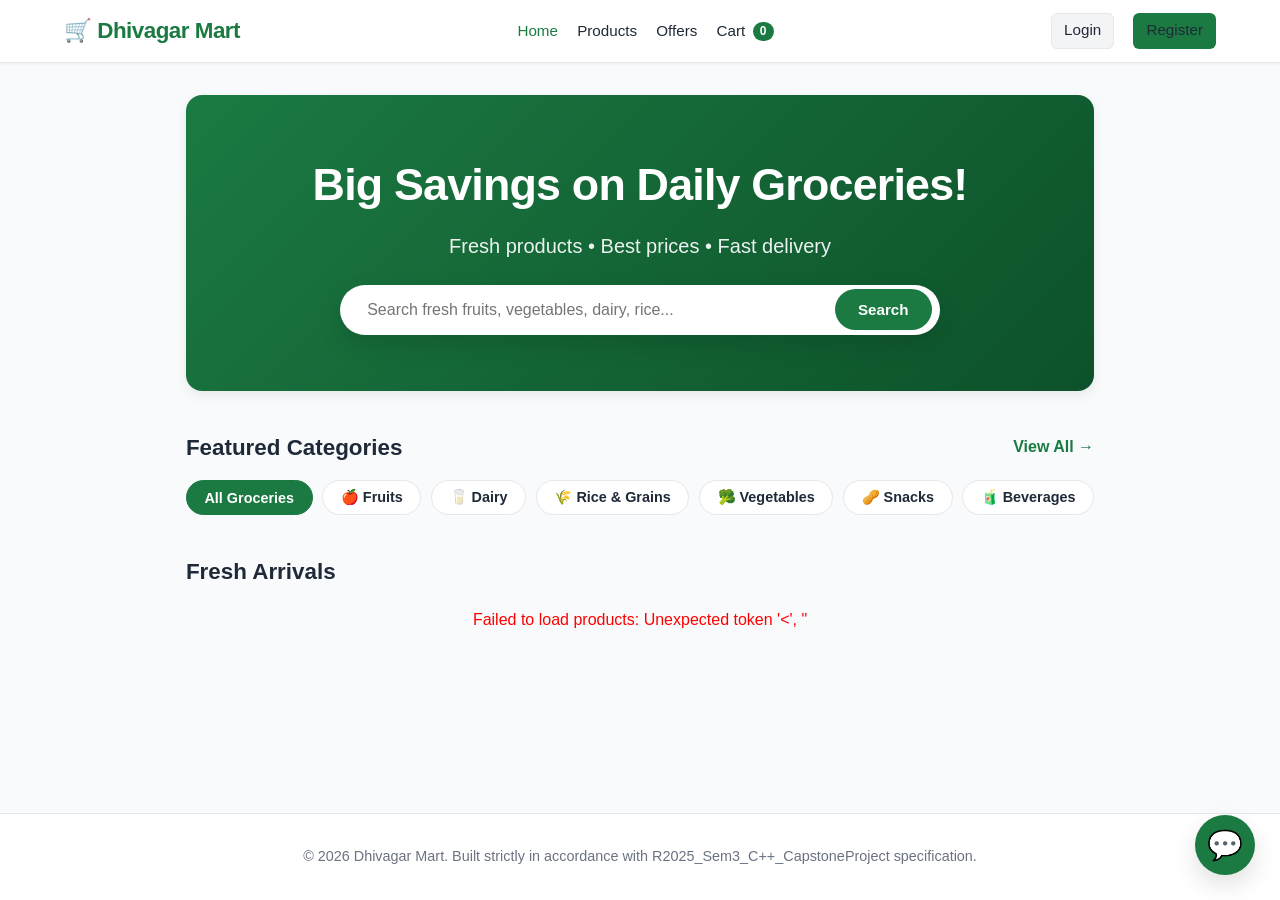
==== frontend/index.html @ c8b0dff7 "feat: complete Dhivagar Mart production-ready C++20 Drogon fullstack capstone project" ====
<!DOCTYPE html>
<html lang="en">
<head>
  <meta charset="UTF-8">
  <meta name="viewport" content="width=device-width, initial-scale=1.0">
  <title>🛒 Dhivagar Mart - Fresh Daily Groceries</title>
  <link rel="stylesheet" href="css/style.css">
</head>
<body>

  <!-- Top Navigation -->
  <header>
    <div class="nav-container">
      <a href="index.html" class="brand">🛒 Dhivagar Mart</a>
      <ul class="nav-links">
        <li><a href="index.html" class="active">Home</a></li>
        <li><a href="products.html">Products</a></li>
        <li><a href="products.html?category=Fruits">Offers</a></li>
        <li>
          <a href="cart.html">
            Cart <span id="cart-badge" class="badge">0</span>
          </a>
        </li>
      </ul>
      <ul class="nav-links" id="nav-auth-container">
        <li><a href="login.html" class="btn btn-secondary btn-sm">Login</a></li>
        <li><a href="register.html" class="btn btn-primary btn-sm">Register</a></li>
      </ul>
    </div>
  </header>

  <!-- Hero Banner -->
  <main class="container">
    <section class="hero">
      <h1>Big Savings on Daily Groceries!</h1>
      <p>Fresh products • Best prices • Fast delivery</p>
      <form class="search-box" onsubmit="handleSearch(event)">
        <input type="text" id="search-input" placeholder="Search fresh fruits, vegetables, dairy, rice...">
        <button type="submit" class="btn btn-primary">Search</button>
      </form>
    </section>

    <!-- Categories Selector -->
    <section>
      <div style="display:flex; justify-content:space-between; align-items:center; margin-bottom:1rem;">
        <h2 style="font-size:1.4rem; font-weight:800;">Featured Categories</h2>
        <a href="products.html" style="color:var(--primary); font-weight:600; text-decoration:none;">View All →</a>
      </div>
      <div class="categories-bar">
        <button class="category-chip active" onclick="filterCategory('All', this)">All Groceries</button>
        <button class="category-chip" onclick="filterCategory('Fruits', this)">🍎 Fruits</button>
        <button class="category-chip" onclick="filterCategory('Dairy', this)">🥛 Dairy</button>
        <button class="category-chip" onclick="filterCategory('Rice & Grains', this)">🌾 Rice & Grains</button>
        <button class="category-chip" onclick="filterCategory('Vegetables', this)">🥦 Vegetables</button>
        <button class="category-chip" onclick="filterCategory('Snacks', this)">🥜 Snacks</button>
        <button class="category-chip" onclick="filterCategory('Beverages', this)">🧃 Beverages</button>
      </div>
    </section>

    <!-- Products Catalog Grid -->
    <section style="margin-top:1.5rem;">
      <h2 style="font-size:1.4rem; font-weight:800; margin-bottom:1.2rem;">Fresh Arrivals</h2>
      <div id="products-grid" class="product-grid"></div>
    </section>
  </main>

  <!-- Floating AI Chatbot Widget -->
  <button class="chat-launcher" onclick="toggleChat()" title="Ask Dhivagar Mart AI Assistant">💬</button>

  <div id="chat-panel" class="chat-panel">
    <div class="chat-header">
      <div>
        <h3>🤖 Shopping Assistant</h3>
        <span style="font-size:0.75rem; opacity:0.85;">Dhivagar Mart AI Support</span>
      </div>
      <button onclick="toggleChat()" style="background:transparent; border:none; color:white; font-size:1.2rem; cursor:pointer;">✕</button>
    </div>
    <div id="chat-messages" class="chat-messages">
      <div class="chat-bubble bot">
        Hello! I'm your Dhivagar Mart grocery assistant. Ask me about fresh fruits, dairy, grain prices, delivery, or how to order!
      </div>
    </div>
    <div class="chat-chips">
      <button class="chip-btn" onclick="sendChatMessage('What fruits do you sell?')">🍎 Fruits</button>
      <button class="chip-btn" onclick="sendChatMessage('How to place an order?')">📦 Ordering</button>
      <button class="chip-btn" onclick="sendChatMessage('What are delivery times?')">⚡ Delivery</button>
      <button class="chip-btn" onclick="sendChatMessage('How to become a seller?')">🏪 Seller</button>
    </div>
    <div class="chat-input-bar">
      <input type="text" id="chat-input" placeholder="Ask about groceries or orders..." onkeypress="handleChatKeyPress(event)">
      <button onclick="sendChatMessage()" class="btn btn-primary btn-sm">Send</button>
    </div>
  </div>

  <footer>
    <p>© 2026 Dhivagar Mart. Built strictly in accordance with R2025_Sem3_C++_CapstoneProject specification.</p>
  </footer>

  <script src="js/api.js"></script>
  <script src="js/auth.js"></script>
  <script src="js/products.js"></script>
  <script src="js/chat.js"></script>
  <script>
    document.addEventListener('DOMContentLoaded', () => {
      loadProducts('All', '');
    });
  </script>
</body>
</html>
---- frontend/css/style.css ----
:root {
  --primary: #1b7a42;
  --primary-hover: #145e32;
  --primary-light: #e8f5e9;
  --secondary: #f97316;
  --text-dark: #1f2937;
  --text-muted: #6b7280;
  --bg-light: #f8fafc;
  --card-bg: #ffffff;
  --border-color: #e5e7eb;
  --danger: #ef4444;
  --warning: #f59e0b;
  --success: #10b981;
  --font-sans: 'Inter', -apple-system, BlinkMacSystemFont, 'Segoe UI', Roboto, sans-serif;
  --radius-sm: 6px;
  --radius-md: 10px;
  --radius-lg: 16px;
  --shadow-sm: 0 1px 3px rgba(0,0,0,0.06);
  --shadow-md: 0 4px 12px rgba(0,0,0,0.08);
  --shadow-lg: 0 10px 25px rgba(0,0,0,0.12);
}

* {
  box-sizing: border-box;
  margin: 0;
  padding: 0;
}

body {
  font-family: var(--font-sans);
  background-color: var(--bg-light);
  color: var(--text-dark);
  line-height: 1.5;
  display: flex;
  flex-direction: column;
  min-height: 100vh;
}

/* Header & Navigation */
header {
  background: #ffffff;
  border-bottom: 1px solid var(--border-color);
  position: sticky;
  top: 0;
  z-index: 50;
  box-shadow: var(--shadow-sm);
}

.nav-container {
  max-width: 1200px;
  margin: 0 auto;
  padding: 0.8rem 1.5rem;
  display: flex;
  align-items: center;
  justify-content: space-between;
  gap: 1.5rem;
}

.brand {
  font-size: 1.4rem;
  font-weight: 800;
  color: var(--primary);
  text-decoration: none;
  display: flex;
  align-items: center;
  gap: 0.4rem;
  letter-spacing: -0.5px;
}

.nav-links {
  display: flex;
  align-items: center;
  gap: 1.2rem;
  list-style: none;
}

.nav-links a {
  text-decoration: none;
  color: var(--text-dark);
  font-weight: 500;
  font-size: 0.95rem;
  transition: color 0.15s;
}

.nav-links a:hover, .nav-links a.active {
  color: var(--primary);
}

.badge {
  background: var(--primary);
  color: #fff;
  font-size: 0.75rem;
  padding: 0.15rem 0.45rem;
  border-radius: 9999px;
  font-weight: 600;
  margin-left: 0.2rem;
}

.btn {
  display: inline-flex;
  align-items: center;
  justify-content: center;
  padding: 0.55rem 1.1rem;
  font-size: 0.95rem;
  font-weight: 600;
  border-radius: var(--radius-sm);
  border: 1px solid transparent;
  cursor: pointer;
  transition: all 0.2s;
  text-decoration: none;
}

.btn-primary {
  background: var(--primary);
  color: white;
}
.btn-primary:hover {
  background: var(--primary-hover);
}

.btn-secondary {
  background: #f3f4f6;
  color: var(--text-dark);
  border-color: var(--border-color);
}
.btn-secondary:hover {
  background: #e5e7eb;
}

.btn-danger {
  background: var(--danger);
  color: white;
}
.btn-danger:hover {
  background: #dc2626;
}

.btn-sm {
  padding: 0.35rem 0.75rem;
  font-size: 0.85rem;
}

/* Layout Containers */
.container {
  max-width: 1200px;
  margin: 2rem auto;
  padding: 0 1.5rem;
  flex: 1;
}

/* Hero Section */
.hero {
  background: linear-gradient(135deg, #1b7a42 0%, #0d512a 100%);
  color: white;
  padding: 3.5rem 2rem;
  border-radius: var(--radius-lg);
  margin-bottom: 2.5rem;
  text-align: center;
  box-shadow: var(--shadow-md);
}

.hero h1 {
  font-size: 2.8rem;
  font-weight: 800;
  margin-bottom: 0.8rem;
  letter-spacing: -0.8px;
}

.hero p {
  font-size: 1.25rem;
  opacity: 0.92;
  margin-bottom: 1.5rem;
}

/* Search Bar */
.search-box {
  display: flex;
  max-width: 600px;
  margin: 0 auto;
  background: white;
  border-radius: 9999px;
  padding: 0.3rem 0.5rem;
  box-shadow: var(--shadow-lg);
}

.search-box input {
  flex: 1;
  border: none;
  padding: 0.7rem 1.2rem;
  font-size: 1rem;
  border-radius: 9999px;
  outline: none;
}

.search-box button {
  border-radius: 9999px;
  padding: 0.6rem 1.4rem;
}

/* Category Filter Tabs */
.categories-bar {
  display: flex;
  gap: 0.6rem;
  overflow-x: auto;
  padding-bottom: 0.5rem;
  margin-bottom: 2rem;
}

.category-chip {
  padding: 0.5rem 1.1rem;
  background: white;
  border: 1px solid var(--border-color);
  border-radius: 9999px;
  font-size: 0.9rem;
  font-weight: 600;
  color: var(--text-dark);
  cursor: pointer;
  white-space: nowrap;
  transition: all 0.2s;
}

.category-chip:hover, .category-chip.active {
  background: var(--primary);
  color: white;
  border-color: var(--primary);
}

/* Product Cards Grid */
.product-grid {
  display: grid;
  grid-template-columns: repeat(auto-fill, minmax(250px, 1fr));
  gap: 1.5rem;
}

.product-card {
  background: var(--card-bg);
  border: 1px solid var(--border-color);
  border-radius: var(--radius-md);
  overflow: hidden;
  box-shadow: var(--shadow-sm);
  transition: transform 0.2s, box-shadow 0.2s;
  display: flex;
  flex-direction: column;
}

.product-card:hover {
  transform: translateY(-4px);
  box-shadow: var(--shadow-md);
}

.product-img {
  width: 100%;
  height: 180px;
  object-fit: cover;
  background: #f1f5f9;
}

.product-info {
  padding: 1.2rem;
  display: flex;
  flex-direction: column;
  flex: 1;
}

.product-category {
  font-size: 0.75rem;
  text-transform: uppercase;
  font-weight: 700;
  color: var(--primary);
  margin-bottom: 0.4rem;
}

.product-title {
  font-size: 1.05rem;
  font-weight: 700;
  margin-bottom: 0.4rem;
  color: var(--text-dark);
  text-decoration: none;
}

.product-desc {
  font-size: 0.85rem;
  color: var(--text-muted);
  margin-bottom: 1rem;
  flex: 1;
  display: -webkit-box;
  -webkit-line-clamp: 2;
  -webkit-box-orient: vertical;
  overflow: hidden;
}

.product-footer {
  display: flex;
  align-items: center;
  justify-content: space-between;
  margin-top: auto;
}

.product-price {
  font-size: 1.25rem;
  font-weight: 800;
  color: var(--primary);
}

/* Floating AI Chat Widget */
.chat-launcher {
  position: fixed;
  bottom: 25px;
  right: 25px;
  background: var(--primary);
  color: white;
  width: 60px;
  height: 60px;
  border-radius: 50%;
  border: none;
  box-shadow: var(--shadow-lg);
  cursor: pointer;
  font-size: 1.8rem;
  display: flex;
  align-items: center;
  justify-content: center;
  z-index: 1000;
  transition: transform 0.2s;
}

.chat-launcher:hover {
  transform: scale(1.08);
}

.chat-panel {
  position: fixed;
  bottom: 95px;
  right: 25px;
  width: 360px;
  height: 520px;
  background: white;
  border-radius: var(--radius-lg);
  box-shadow: 0 12px 35px rgba(0,0,0,0.18);
  display: none;
  flex-direction: column;
  z-index: 1000;
  border: 1px solid var(--border-color);
  overflow: hidden;
}

.chat-panel.open {
  display: flex;
}

.chat-header {
  background: var(--primary);
  color: white;
  padding: 1rem;
  display: flex;
  justify-content: space-between;
  align-items: center;
}

.chat-header h3 {
  font-size: 1.05rem;
  font-weight: 700;
}

.chat-messages {
  flex: 1;
  padding: 1rem;
  overflow-y: auto;
  display: flex;
  flex-direction: column;
  gap: 0.8rem;
  background: #f9fafb;
}

.chat-bubble {
  max-width: 82%;
  padding: 0.65rem 0.95rem;
  border-radius: var(--radius-md);
  font-size: 0.9rem;
  line-height: 1.4;
}

.chat-bubble.bot {
  background: white;
  border: 1px solid var(--border-color);
  align-self: flex-start;
  border-bottom-left-radius: 2px;
}

.chat-bubble.user {
  background: var(--primary);
  color: white;
  align-self: flex-end;
  border-bottom-right-radius: 2px;
}

.chat-chips {
  display: flex;
  flex-wrap: wrap;
  gap: 0.4rem;
  padding: 0.5rem 0.8rem;
  background: white;
  border-top: 1px solid var(--border-color);
}

.chip-btn {
  font-size: 0.75rem;
  padding: 0.25rem 0.6rem;
  background: var(--primary-light);
  color: var(--primary);
  border: 1px solid transparent;
  border-radius: 9999px;
  cursor: pointer;
}

.chat-input-bar {
  display: flex;
  padding: 0.7rem;
  border-top: 1px solid var(--border-color);
  background: white;
  gap: 0.4rem;
}

.chat-input-bar input {
  flex: 1;
  padding: 0.55rem 0.9rem;
  border: 1px solid var(--border-color);
  border-radius: var(--radius-sm);
  outline: none;
}

/* Forms and Tables */
.form-card {
  max-width: 480px;
  margin: 3rem auto;
  background: white;
  padding: 2.2rem;
  border-radius: var(--radius-md);
  box-shadow: var(--shadow-md);
  border: 1px solid var(--border-color);
}

.form-group {
  margin-bottom: 1.2rem;
}

.form-group label {
  display: block;
  font-weight: 600;
  font-size: 0.9rem;
  margin-bottom: 0.35rem;
}

.form-control {
  width: 100%;
  padding: 0.65rem 0.9rem;
  border: 1px solid var(--border-color);
  border-radius: var(--radius-sm);
  font-size: 0.95rem;
  outline: none;
}

.form-control:focus {
  border-color: var(--primary);
}

table {
  width: 100%;
  border-collapse: collapse;
  background: white;
  border-radius: var(--radius-md);
  overflow: hidden;
  box-shadow: var(--shadow-sm);
}

th, td {
  padding: 0.9rem 1.2rem;
  text-align: left;
  border-bottom: 1px solid var(--border-color);
}

th {
  background: #f9fafb;
  font-weight: 600;
  font-size: 0.85rem;
  text-transform: uppercase;
  color: var(--text-muted);
}

/* Footer */
footer {
  background: white;
  border-top: 1px solid var(--border-color);
  text-align: center;
  padding: 2rem;
  font-size: 0.9rem;
  color: var(--text-muted);
  margin-top: auto;
}
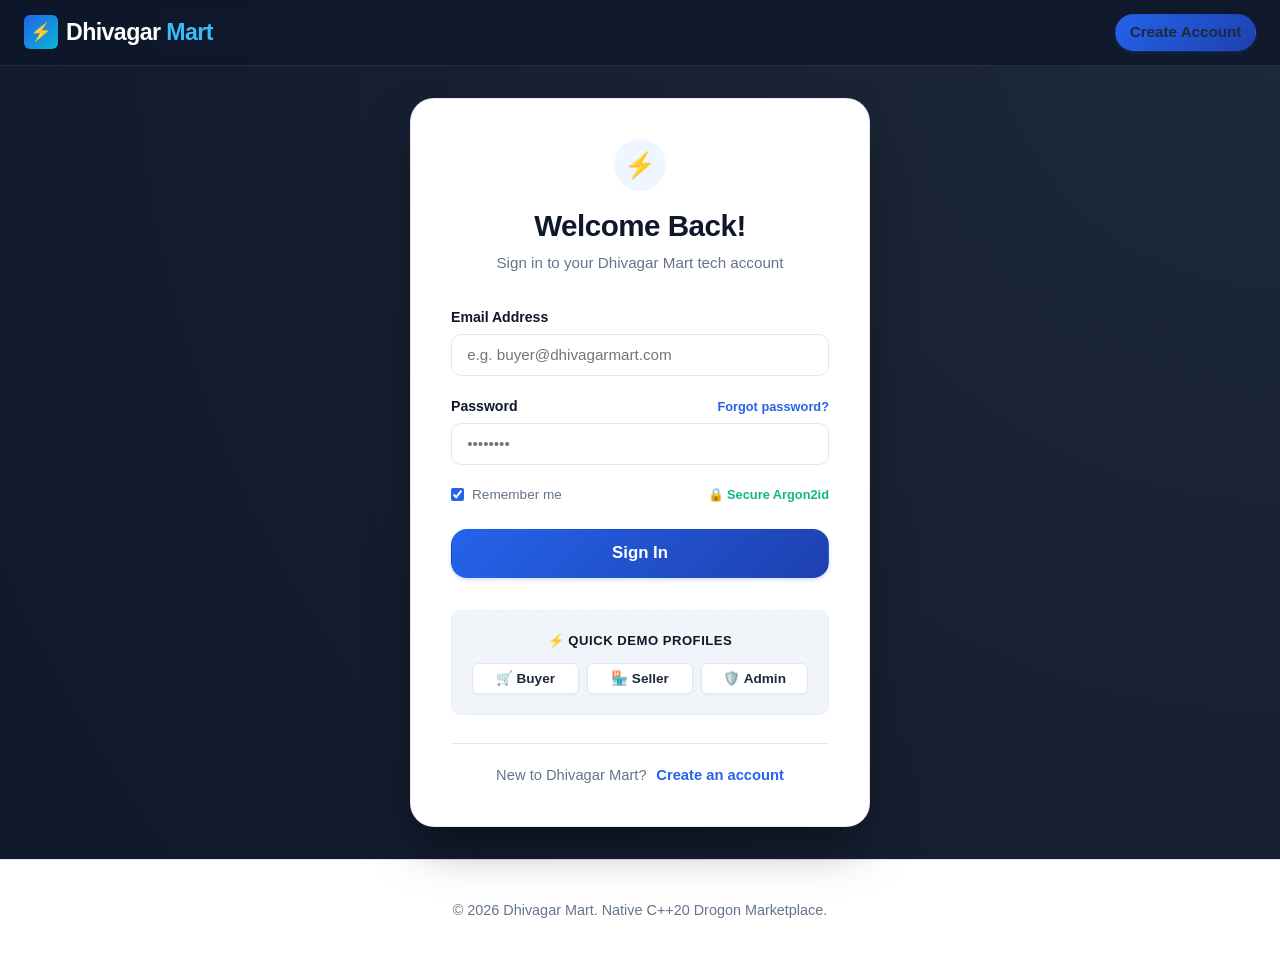
==== commit 7110a8f8: "feat: complete UI and electronics catalog domain upgrade with Login-First flow" ====
--- a/frontend/index.html
+++ b/frontend/index.html
@@ -3,97 +3,185 @@
 <head>
   <meta charset="UTF-8">
   <meta name="viewport" content="width=device-width, initial-scale=1.0">
-  <title>🛒 Dhivagar Mart - Fresh Daily Groceries</title>
+  <title>Dhivagar Mart - Smart Technology. Better Prices.</title>
   <link rel="stylesheet" href="css/style.css">
+  <script>
+    // Enforce Login First: Check auth before showing protected dashboard
+    window.skipAutoAuthCheck = true;
+  </script>
 </head>
 <body>
 
   <!-- Top Navigation -->
   <header>
     <div class="nav-container">
-      <a href="index.html" class="brand">🛒 Dhivagar Mart</a>
+      <a href="index.html" class="brand">
+        <span class="logo-icon">⚡</span>
+        <span>Dhivagar <span class="brand-tech">Mart</span></span>
+      </a>
+
+      <!-- Header Search Bar -->
+      <form class="nav-search-bar" onsubmit="handleSearch(event)">
+        <input type="text" id="nav-search-input" placeholder="Search smartphones, laptops, audio, accessories...">
+        <button type="submit">Search</button>
+      </form>
+
       <ul class="nav-links">
         <li><a href="index.html" class="active">Home</a></li>
-        <li><a href="products.html">Products</a></li>
-        <li><a href="products.html?category=Fruits">Offers</a></li>
+        <li><a href="products.html">All Products</a></li>
         <li>
-          <a href="cart.html">
-            Cart <span id="cart-badge" class="badge">0</span>
+          <a href="cart.html" style="position:relative;">
+            🛒 Cart <span id="cart-badge" class="badge">0</span>
           </a>
         </li>
       </ul>
+
       <ul class="nav-links" id="nav-auth-container">
         <li><a href="login.html" class="btn btn-secondary btn-sm">Login</a></li>
-        <li><a href="register.html" class="btn btn-primary btn-sm">Register</a></li>
       </ul>
     </div>
   </header>
 
-  <!-- Hero Banner -->
+  <!-- Main Marketplace Content -->
   <main class="container">
-    <section class="hero">
-      <h1>Big Savings on Daily Groceries!</h1>
-      <p>Fresh products • Best prices • Fast delivery</p>
-      <form class="search-box" onsubmit="handleSearch(event)">
-        <input type="text" id="search-input" placeholder="Search fresh fruits, vegetables, dairy, rice...">
-        <button type="submit" class="btn btn-primary">Search</button>
-      </form>
+    <!-- Hero Banner -->
+    <section class="hero-tech">
+      <div class="hero-content">
+        <div class="hero-tag">
+          <span>🚀</span> NEXT-GEN ELECTRONICS & GADGETS
+        </div>
+        <h1>Smart Technology. Better Prices.</h1>
+        <p>Discover mobiles, laptops, electrical products and the latest technology at great prices.</p>
+        <div class="hero-actions">
+          <a href="#products-section" class="btn btn-primary btn-lg">
+            SHOP NOW
+          </a>
+          <a href="products.html" class="btn btn-secondary btn-lg" style="background: rgba(255,255,255,0.15); color:white; border-color:rgba(255,255,255,0.25);">
+            EXPLORE PRODUCTS →
+          </a>
+        </div>
+      </div>
     </section>
 
-    <!-- Categories Selector -->
-    <section>
-      <div style="display:flex; justify-content:space-between; align-items:center; margin-bottom:1rem;">
-        <h2 style="font-size:1.4rem; font-weight:800;">Featured Categories</h2>
-        <a href="products.html" style="color:var(--primary); font-weight:600; text-decoration:none;">View All →</a>
-      </div>
-      <div class="categories-bar">
-        <button class="category-chip active" onclick="filterCategory('All', this)">All Groceries</button>
-        <button class="category-chip" onclick="filterCategory('Fruits', this)">🍎 Fruits</button>
-        <button class="category-chip" onclick="filterCategory('Dairy', this)">🥛 Dairy</button>
-        <button class="category-chip" onclick="filterCategory('Rice & Grains', this)">🌾 Rice & Grains</button>
-        <button class="category-chip" onclick="filterCategory('Vegetables', this)">🥦 Vegetables</button>
-        <button class="category-chip" onclick="filterCategory('Snacks', this)">🥜 Snacks</button>
-        <button class="category-chip" onclick="filterCategory('Beverages', this)">🧃 Beverages</button>
+    <!-- Visual 8 Category Cards Section -->
+    <section style="margin-bottom: 2.5rem;">
+      <div class="section-header">
+        <div>
+          <h2>Explore Categories</h2>
+          <p>Browse our curated selection of high-performance tech hardware</p>
+        </div>
+        <a href="products.html" style="color:var(--primary); font-weight:700; text-decoration:none; font-size:0.95rem;">
+          View All Hardware →
+        </a>
+      </div>
+
+      <div class="categories-grid">
+        <div class="category-card" onclick="filterCategory('Mobiles', this)">
+          <div class="category-icon-box">📱</div>
+          <div class="category-title">Mobiles</div>
+          <div class="category-subtitle">5G & Flagships</div>
+        </div>
+
+        <div class="category-card" onclick="filterCategory('Laptops', this)">
+          <div class="category-icon-box">💻</div>
+          <div class="category-title">Laptops</div>
+          <div class="category-subtitle">i7, Ryzen & Gaming</div>
+        </div>
+
+        <div class="category-card" onclick="filterCategory('Electrical', this)">
+          <div class="category-icon-box">⚡</div>
+          <div class="category-title">Electrical</div>
+          <div class="category-subtitle">4K TVs & Appliances</div>
+        </div>
+
+        <div class="category-card" onclick="filterCategory('Audio', this)">
+          <div class="category-icon-box">🎧</div>
+          <div class="category-title">Audio</div>
+          <div class="category-subtitle">ANC, TWS & Studio</div>
+        </div>
+
+        <div class="category-card" onclick="filterCategory('Smart Watches', this)">
+          <div class="category-icon-box">⌚</div>
+          <div class="category-title">Smart Watches</div>
+          <div class="category-subtitle">AMOLED & GPS</div>
+        </div>
+
+        <div class="category-card" onclick="filterCategory('Gaming', this)">
+          <div class="category-icon-box">🎮</div>
+          <div class="category-title">Gaming</div>
+          <div class="category-subtitle">Mice, RGB & Consoles</div>
+        </div>
+
+        <div class="category-card" onclick="filterCategory('Cameras', this)">
+          <div class="category-icon-box">📷</div>
+          <div class="category-title">Cameras</div>
+          <div class="category-subtitle">4K, Mirrorless & Web</div>
+        </div>
+
+        <div class="category-card" onclick="filterCategory('Accessories', this)">
+          <div class="category-icon-box">🔌</div>
+          <div class="category-title">Accessories</div>
+          <div class="category-subtitle">Cables, PD & Banks</div>
+        </div>
       </div>
     </section>
 
-    <!-- Products Catalog Grid -->
-    <section style="margin-top:1.5rem;">
-      <h2 style="font-size:1.4rem; font-weight:800; margin-bottom:1.2rem;">Fresh Arrivals</h2>
-      <div id="products-grid" class="product-grid"></div>
+    <!-- Category Filter Bar & Search Filters -->
+    <section id="products-section">
+      <div class="section-header">
+        <div>
+          <h2>Featured Products</h2>
+          <p id="catalog-subtitle">Showing latest electronics with verified warranty</p>
+        </div>
+        <div class="categories-bar" style="margin-bottom:0; padding-bottom:0;">
+          <button class="category-chip active" onclick="filterCategory('All', this)">All Hardware</button>
+          <button class="category-chip" onclick="filterCategory('Mobiles', this)">Mobiles</button>
+          <button class="category-chip" onclick="filterCategory('Laptops', this)">Laptops</button>
+          <button class="category-chip" onclick="filterCategory('Electrical', this)">Electrical</button>
+          <button class="category-chip" onclick="filterCategory('Audio', this)">Audio</button>
+          <button class="category-chip" onclick="filterCategory('Smart Watches', this)">Smart Watches</button>
+          <button class="category-chip" onclick="filterCategory('Gaming', this)">Gaming</button>
+          <button class="category-chip" onclick="filterCategory('Cameras', this)">Cameras</button>
+          <button class="category-chip" onclick="filterCategory('Accessories', this)">Accessories</button>
+        </div>
+      </div>
+
+      <!-- Products Grid -->
+      <div id="products-grid" class="product-grid" style="margin-top:1.5rem;"></div>
     </section>
   </main>
 
-  <!-- Floating AI Chatbot Widget -->
-  <button class="chat-launcher" onclick="toggleChat()" title="Ask Dhivagar Mart AI Assistant">💬</button>
+  <!-- Floating AI Assistant -->
+  <button class="chat-launcher" onclick="toggleChat()" title="Ask Dhivagar Mart Tech Assistant">🤖</button>
 
   <div id="chat-panel" class="chat-panel">
     <div class="chat-header">
       <div>
-        <h3>🤖 Shopping Assistant</h3>
-        <span style="font-size:0.75rem; opacity:0.85;">Dhivagar Mart AI Support</span>
+        <h3>⚡ Tech Shopping Assistant</h3>
+        <span style="font-size:0.75rem; opacity:0.85;">Dhivagar Mart AI Intelligence</span>
       </div>
       <button onclick="toggleChat()" style="background:transparent; border:none; color:white; font-size:1.2rem; cursor:pointer;">✕</button>
     </div>
     <div id="chat-messages" class="chat-messages">
       <div class="chat-bubble bot">
-        Hello! I'm your Dhivagar Mart grocery assistant. Ask me about fresh fruits, dairy, grain prices, delivery, or how to order!
+        Hello! I'm your Dhivagar Mart technology assistant. Ask me about smartphones, gaming laptops, 4K TVs, audio gear, or placing an order!
       </div>
     </div>
     <div class="chat-chips">
-      <button class="chip-btn" onclick="sendChatMessage('What fruits do you sell?')">🍎 Fruits</button>
+      <button class="chip-btn" onclick="sendChatMessage('What flagship smartphones do you offer?')">📱 Mobiles</button>
+      <button class="chip-btn" onclick="sendChatMessage('Show me laptops for work and gaming')">💻 Laptops</button>
+      <button class="chip-btn" onclick="sendChatMessage('What audio gear is available?')">🎧 Audio</button>
       <button class="chip-btn" onclick="sendChatMessage('How to place an order?')">📦 Ordering</button>
-      <button class="chip-btn" onclick="sendChatMessage('What are delivery times?')">⚡ Delivery</button>
       <button class="chip-btn" onclick="sendChatMessage('How to become a seller?')">🏪 Seller</button>
     </div>
     <div class="chat-input-bar">
-      <input type="text" id="chat-input" placeholder="Ask about groceries or orders..." onkeypress="handleChatKeyPress(event)">
+      <input type="text" id="chat-input" placeholder="Ask about tech specs or orders..." onkeypress="handleChatKeyPress(event)">
       <button onclick="sendChatMessage()" class="btn btn-primary btn-sm">Send</button>
     </div>
   </div>
 
   <footer>
-    <p>© 2026 Dhivagar Mart. Built strictly in accordance with R2025_Sem3_C++_CapstoneProject specification.</p>
+    <p>© 2026 Dhivagar Mart. Native C++20 Drogon Marketplace. All rights reserved.</p>
   </footer>
 
   <script src="js/api.js"></script>
@@ -101,8 +189,12 @@
   <script src="js/products.js"></script>
   <script src="js/chat.js"></script>
   <script>
-    document.addEventListener('DOMContentLoaded', () => {
-      loadProducts('All', '');
+    document.addEventListener('DOMContentLoaded', async () => {
+      // Require Authentication - Redirects to login.html if not logged in
+      const user = await requireAuth();
+      if (user) {
+        loadProducts('All', '');
+      }
     });
   </script>
 </body>
--- a/frontend/css/style.css
+++ b/frontend/css/style.css
@@ -1,23 +1,37 @@
 :root {
-  --primary: #1b7a42;
-  --primary-hover: #145e32;
-  --primary-light: #e8f5e9;
-  --secondary: #f97316;
-  --text-dark: #1f2937;
-  --text-muted: #6b7280;
+  --primary: #2563eb;
+  --primary-hover: #1d4ed8;
+  --primary-light: #eff6ff;
+  --primary-dark: #1e40af;
+  --accent: #06b6d4;
+  --accent-hover: #0891b2;
+  --accent-light: #ecfeff;
+  --secondary: #0f172a;
+  --secondary-light: #1e293b;
+  --text-dark: #0f172a;
+  --text-muted: #64748b;
+  --text-light: #94a3b8;
   --bg-light: #f8fafc;
+  --bg-subtle: #f1f5f9;
   --card-bg: #ffffff;
-  --border-color: #e5e7eb;
+  --border-color: #e2e8f0;
+  --border-hover: #cbd5e1;
   --danger: #ef4444;
+  --danger-light: #fef2f2;
   --warning: #f59e0b;
+  --warning-light: #fffbeb;
   --success: #10b981;
-  --font-sans: 'Inter', -apple-system, BlinkMacSystemFont, 'Segoe UI', Roboto, sans-serif;
+  --success-light: #ecfdf5;
+  --font-sans: -apple-system, BlinkMacSystemFont, "Segoe UI", Roboto, "Helvetica Neue", Arial, sans-serif;
   --radius-sm: 6px;
   --radius-md: 10px;
   --radius-lg: 16px;
-  --shadow-sm: 0 1px 3px rgba(0,0,0,0.06);
-  --shadow-md: 0 4px 12px rgba(0,0,0,0.08);
-  --shadow-lg: 0 10px 25px rgba(0,0,0,0.12);
+  --radius-xl: 24px;
+  --shadow-sm: 0 1px 2px 0 rgba(0, 0, 0, 0.05);
+  --shadow-md: 0 4px 6px -1px rgba(0, 0, 0, 0.1), 0 2px 4px -2px rgba(0, 0, 0, 0.1);
+  --shadow-lg: 0 10px 15px -3px rgba(0, 0, 0, 0.1), 0 4px 6px -4px rgba(0, 0, 0, 0.1);
+  --shadow-xl: 0 20px 25px -5px rgba(0, 0, 0, 0.1), 0 8px 10px -6px rgba(0, 0, 0, 0.1);
+  --shadow-glow: 0 0 20px rgba(37, 99, 235, 0.25);
 }
 
 * {
@@ -34,6 +48,7 @@
   display: flex;
   flex-direction: column;
   min-height: 100vh;
+  -webkit-font-smoothing: antialiased;
 }
 
 /* Header & Navigation */
@@ -44,12 +59,13 @@
   top: 0;
   z-index: 50;
   box-shadow: var(--shadow-sm);
+  backdrop-filter: blur(8px);
 }
 
 .nav-container {
-  max-width: 1200px;
+  max-width: 1280px;
   margin: 0 auto;
-  padding: 0.8rem 1.5rem;
+  padding: 0.85rem 1.5rem;
   display: flex;
   align-items: center;
   justify-content: space-between;
@@ -57,32 +73,101 @@
 }
 
 .brand {
-  font-size: 1.4rem;
+  font-size: 1.45rem;
   font-weight: 800;
+  color: var(--secondary);
+  text-decoration: none;
+  display: flex;
+  align-items: center;
+  gap: 0.5rem;
+  letter-spacing: -0.6px;
+  transition: opacity 0.15s;
+}
+
+.brand:hover {
+  opacity: 0.9;
+}
+
+.brand .logo-icon {
+  background: linear-gradient(135deg, #2563eb, #06b6d4);
+  color: white;
+  width: 34px;
+  height: 34px;
+  display: inline-flex;
+  align-items: center;
+  justify-content: center;
+  border-radius: var(--radius-sm);
+  font-size: 1.1rem;
+}
+
+.brand span.brand-tech {
   color: var(--primary);
-  text-decoration: none;
-  display: flex;
-  align-items: center;
-  gap: 0.4rem;
-  letter-spacing: -0.5px;
+  font-weight: 800;
+}
+
+.nav-search-bar {
+  flex: 1;
+  max-width: 480px;
+  display: flex;
+  background: var(--bg-subtle);
+  border: 1px solid var(--border-color);
+  border-radius: 9999px;
+  padding: 0.2rem 0.4rem;
+  transition: all 0.2s;
+}
+
+.nav-search-bar:focus-within {
+  border-color: var(--primary);
+  background: #ffffff;
+  box-shadow: 0 0 0 3px rgba(37, 99, 235, 0.15);
+}
+
+.nav-search-bar input {
+  flex: 1;
+  border: none;
+  background: transparent;
+  padding: 0.45rem 0.9rem;
+  font-size: 0.9rem;
+  outline: none;
+  color: var(--text-dark);
+}
+
+.nav-search-bar button {
+  background: var(--primary);
+  color: white;
+  border: none;
+  border-radius: 9999px;
+  padding: 0.4rem 1rem;
+  font-size: 0.85rem;
+  font-weight: 600;
+  cursor: pointer;
+  transition: background 0.15s;
+}
+
+.nav-search-bar button:hover {
+  background: var(--primary-hover);
 }
 
 .nav-links {
   display: flex;
   align-items: center;
-  gap: 1.2rem;
+  gap: 1.25rem;
   list-style: none;
 }
 
 .nav-links a {
   text-decoration: none;
-  color: var(--text-dark);
-  font-weight: 500;
+  color: var(--secondary-light);
+  font-weight: 600;
   font-size: 0.95rem;
   transition: color 0.15s;
-}
-
-.nav-links a:hover, .nav-links a.active {
+  display: inline-flex;
+  align-items: center;
+  gap: 0.35rem;
+}
+
+.nav-links a:hover,
+.nav-links a.active {
   color: var(--primary);
 }
 
@@ -90,176 +175,414 @@
   background: var(--primary);
   color: #fff;
   font-size: 0.75rem;
-  padding: 0.15rem 0.45rem;
+  padding: 0.2rem 0.55rem;
   border-radius: 9999px;
-  font-weight: 600;
-  margin-left: 0.2rem;
-}
-
+  font-weight: 700;
+}
+
+.badge-outline {
+  background: var(--primary-light);
+  color: var(--primary);
+  border: 1px solid rgba(37, 99, 235, 0.3);
+}
+
+/* Button System */
 .btn {
   display: inline-flex;
   align-items: center;
   justify-content: center;
-  padding: 0.55rem 1.1rem;
+  padding: 0.65rem 1.25rem;
   font-size: 0.95rem;
   font-weight: 600;
-  border-radius: var(--radius-sm);
+  border-radius: var(--radius-md);
   border: 1px solid transparent;
   cursor: pointer;
-  transition: all 0.2s;
+  transition: all 0.2s cubic-bezier(0.4, 0, 0.2, 1);
   text-decoration: none;
+  gap: 0.45rem;
 }
 
 .btn-primary {
-  background: var(--primary);
-  color: white;
-}
+  background: linear-gradient(135deg, var(--primary) 0%, var(--primary-dark) 100%);
+  color: white;
+  box-shadow: 0 2px 4px rgba(37, 99, 235, 0.2);
+}
+
 .btn-primary:hover {
-  background: var(--primary-hover);
+  background: linear-gradient(135deg, var(--primary-hover) 0%, #172554 100%);
+  transform: translateY(-1px);
+  box-shadow: 0 4px 10px rgba(37, 99, 235, 0.3);
 }
 
 .btn-secondary {
-  background: #f3f4f6;
+  background: #ffffff;
+  color: var(--secondary-light);
+  border-color: var(--border-color);
+  box-shadow: var(--shadow-sm);
+}
+
+.btn-secondary:hover {
+  background: var(--bg-subtle);
+  border-color: var(--border-hover);
   color: var(--text-dark);
-  border-color: var(--border-color);
-}
-.btn-secondary:hover {
-  background: #e5e7eb;
+}
+
+.btn-accent {
+  background: linear-gradient(135deg, var(--accent) 0%, var(--accent-hover) 100%);
+  color: white;
+  box-shadow: 0 2px 4px rgba(6, 182, 212, 0.2);
+}
+
+.btn-accent:hover {
+  transform: translateY(-1px);
+  box-shadow: 0 4px 10px rgba(6, 182, 212, 0.3);
 }
 
 .btn-danger {
   background: var(--danger);
   color: white;
 }
+
 .btn-danger:hover {
   background: #dc2626;
 }
 
+.btn-success {
+  background: var(--success);
+  color: white;
+}
+
+.btn-success:hover {
+  background: #059669;
+}
+
 .btn-sm {
-  padding: 0.35rem 0.75rem;
+  padding: 0.4rem 0.85rem;
   font-size: 0.85rem;
+  border-radius: var(--radius-sm);
+}
+
+.btn-lg {
+  padding: 0.85rem 1.8rem;
+  font-size: 1.05rem;
+  font-weight: 700;
+  border-radius: var(--radius-lg);
 }
 
 /* Layout Containers */
 .container {
-  max-width: 1200px;
-  margin: 2rem auto;
+  max-width: 1280px;
+  margin: 1.5rem auto 3rem;
   padding: 0 1.5rem;
   flex: 1;
+  width: 100%;
 }
 
 /* Hero Section */
-.hero {
-  background: linear-gradient(135deg, #1b7a42 0%, #0d512a 100%);
-  color: white;
-  padding: 3.5rem 2rem;
+.hero-tech {
+  background: linear-gradient(135deg, #0f172a 0%, #1e293b 50%, #1e3a8a 100%);
+  color: white;
+  padding: 4rem 2.5rem;
+  border-radius: var(--radius-xl);
+  margin-bottom: 3rem;
+  position: relative;
+  overflow: hidden;
+  box-shadow: var(--shadow-xl);
+  border: 1px solid rgba(255, 255, 255, 0.1);
+}
+
+.hero-tech::before {
+  content: '';
+  position: absolute;
+  top: -50%;
+  right: -20%;
+  width: 600px;
+  height: 600px;
+  background: radial-gradient(circle, rgba(6, 182, 212, 0.15) 0%, rgba(37, 99, 235, 0.05) 50%, transparent 70%);
+  border-radius: 50%;
+  pointer-events: none;
+}
+
+.hero-content {
+  position: relative;
+  z-index: 2;
+  max-width: 760px;
+  margin: 0 auto;
+  text-align: center;
+}
+
+.hero-tag {
+  display: inline-flex;
+  align-items: center;
+  gap: 0.5rem;
+  background: rgba(37, 99, 235, 0.25);
+  border: 1px solid rgba(59, 130, 246, 0.4);
+  color: #93c5fd;
+  font-size: 0.85rem;
+  font-weight: 700;
+  padding: 0.35rem 0.9rem;
+  border-radius: 9999px;
+  margin-bottom: 1.25rem;
+  text-transform: uppercase;
+  letter-spacing: 0.5px;
+}
+
+.hero-tech h1 {
+  font-size: 3.2rem;
+  font-weight: 900;
+  line-height: 1.15;
+  margin-bottom: 1rem;
+  letter-spacing: -1.2px;
+  background: linear-gradient(180deg, #ffffff 30%, #cbd5e1 100%);
+  -webkit-background-clip: text;
+  -webkit-text-fill-color: transparent;
+}
+
+.hero-tech p {
+  font-size: 1.25rem;
+  color: #cbd5e1;
+  line-height: 1.6;
+  margin-bottom: 2rem;
+  max-width: 650px;
+  margin-left: auto;
+  margin-right: auto;
+}
+
+.hero-actions {
+  display: flex;
+  justify-content: center;
+  align-items: center;
+  gap: 1rem;
+  flex-wrap: wrap;
+  margin-bottom: 2rem;
+}
+
+/* Category Cards Grid (Visual 8 Categories) */
+.section-header {
+  display: flex;
+  justify-content: space-between;
+  align-items: flex-end;
+  margin-bottom: 1.5rem;
+}
+
+.section-header h2 {
+  font-size: 1.75rem;
+  font-weight: 800;
+  color: var(--secondary);
+  letter-spacing: -0.5px;
+}
+
+.section-header p {
+  color: var(--text-muted);
+  font-size: 0.95rem;
+  margin-top: 0.2rem;
+}
+
+.categories-grid {
+  display: grid;
+  grid-template-columns: repeat(auto-fill, minmax(140px, 1fr));
+  gap: 1.2rem;
+  margin-bottom: 3rem;
+}
+
+.category-card {
+  background: white;
+  border: 1px solid var(--border-color);
   border-radius: var(--radius-lg);
-  margin-bottom: 2.5rem;
+  padding: 1.25rem 0.75rem;
   text-align: center;
-  box-shadow: var(--shadow-md);
-}
-
-.hero h1 {
-  font-size: 2.8rem;
-  font-weight: 800;
-  margin-bottom: 0.8rem;
-  letter-spacing: -0.8px;
-}
-
-.hero p {
-  font-size: 1.25rem;
-  opacity: 0.92;
-  margin-bottom: 1.5rem;
-}
-
-/* Search Bar */
-.search-box {
-  display: flex;
-  max-width: 600px;
-  margin: 0 auto;
-  background: white;
-  border-radius: 9999px;
-  padding: 0.3rem 0.5rem;
-  box-shadow: var(--shadow-lg);
-}
-
-.search-box input {
-  flex: 1;
-  border: none;
-  padding: 0.7rem 1.2rem;
-  font-size: 1rem;
-  border-radius: 9999px;
-  outline: none;
-}
-
-.search-box button {
-  border-radius: 9999px;
-  padding: 0.6rem 1.4rem;
-}
-
-/* Category Filter Tabs */
+  cursor: pointer;
+  transition: all 0.25s cubic-bezier(0.4, 0, 0.2, 1);
+  text-decoration: none;
+  display: flex;
+  flex-direction: column;
+  align-items: center;
+  box-shadow: var(--shadow-sm);
+  position: relative;
+  overflow: hidden;
+}
+
+.category-card:hover {
+  transform: translateY(-4px);
+  border-color: var(--primary);
+  box-shadow: var(--shadow-md), 0 0 15px rgba(37, 99, 235, 0.15);
+}
+
+.category-card.active {
+  border-color: var(--primary);
+  background: var(--primary-light);
+  box-shadow: 0 0 0 2px var(--primary);
+}
+
+.category-icon-box {
+  width: 56px;
+  height: 56px;
+  border-radius: var(--radius-md);
+  background: var(--bg-subtle);
+  display: flex;
+  align-items: center;
+  justify-content: center;
+  font-size: 1.8rem;
+  margin-bottom: 0.75rem;
+  transition: transform 0.2s;
+}
+
+.category-card:hover .category-icon-box {
+  transform: scale(1.1);
+  background: #ffffff;
+}
+
+.category-title {
+  font-size: 0.95rem;
+  font-weight: 700;
+  color: var(--secondary);
+  margin-bottom: 0.25rem;
+}
+
+.category-subtitle {
+  font-size: 0.75rem;
+  color: var(--text-muted);
+}
+
+/* Category Filter Bar (Pills) */
 .categories-bar {
   display: flex;
   gap: 0.6rem;
   overflow-x: auto;
-  padding-bottom: 0.5rem;
+  padding-bottom: 0.6rem;
   margin-bottom: 2rem;
+  scrollbar-width: thin;
 }
 
 .category-chip {
-  padding: 0.5rem 1.1rem;
+  padding: 0.55rem 1.2rem;
   background: white;
   border: 1px solid var(--border-color);
   border-radius: 9999px;
   font-size: 0.9rem;
   font-weight: 600;
-  color: var(--text-dark);
+  color: var(--secondary-light);
   cursor: pointer;
   white-space: nowrap;
   transition: all 0.2s;
-}
-
-.category-chip:hover, .category-chip.active {
+  box-shadow: var(--shadow-sm);
+}
+
+.category-chip:hover {
+  border-color: var(--primary);
+  color: var(--primary);
+  background: var(--primary-light);
+}
+
+.category-chip.active {
   background: var(--primary);
   color: white;
   border-color: var(--primary);
+  box-shadow: 0 2px 6px rgba(37, 99, 235, 0.3);
 }
 
 /* Product Cards Grid */
 .product-grid {
   display: grid;
-  grid-template-columns: repeat(auto-fill, minmax(250px, 1fr));
-  gap: 1.5rem;
+  grid-template-columns: repeat(auto-fill, minmax(280px, 1fr));
+  gap: 1.75rem;
 }
 
 .product-card {
   background: var(--card-bg);
   border: 1px solid var(--border-color);
-  border-radius: var(--radius-md);
+  border-radius: var(--radius-lg);
   overflow: hidden;
   box-shadow: var(--shadow-sm);
-  transition: transform 0.2s, box-shadow 0.2s;
+  transition: all 0.25s cubic-bezier(0.4, 0, 0.2, 1);
   display: flex;
   flex-direction: column;
+  position: relative;
 }
 
 .product-card:hover {
-  transform: translateY(-4px);
-  box-shadow: var(--shadow-md);
+  transform: translateY(-5px);
+  box-shadow: var(--shadow-xl);
+  border-color: #cbd5e1;
+}
+
+.product-image-container {
+  position: relative;
+  width: 100%;
+  height: 220px;
+  background: #f8fafc;
+  overflow: hidden;
+  display: flex;
+  align-items: center;
+  justify-content: center;
 }
 
 .product-img {
   width: 100%;
-  height: 180px;
+  height: 100%;
   object-fit: cover;
-  background: #f1f5f9;
+  transition: transform 0.3s ease;
+}
+
+.product-card:hover .product-img {
+  transform: scale(1.05);
+}
+
+.product-tag {
+  position: absolute;
+  top: 12px;
+  left: 12px;
+  background: rgba(15, 23, 42, 0.85);
+  backdrop-filter: blur(4px);
+  color: white;
+  font-size: 0.7rem;
+  font-weight: 700;
+  padding: 0.25rem 0.6rem;
+  border-radius: 9999px;
+  text-transform: uppercase;
+  letter-spacing: 0.5px;
+}
+
+.stock-tag {
+  position: absolute;
+  top: 12px;
+  right: 12px;
+  font-size: 0.72rem;
+  font-weight: 700;
+  padding: 0.25rem 0.55rem;
+  border-radius: 9999px;
+}
+
+.stock-in {
+  background: var(--success-light);
+  color: #065f46;
+  border: 1px solid #a7f3d0;
+}
+
+.stock-low {
+  background: var(--warning-light);
+  color: #92400e;
+  border: 1px solid #fde68a;
+}
+
+.stock-out {
+  background: var(--danger-light);
+  color: #991b1b;
+  border: 1px solid #fecaca;
 }
 
 .product-info {
-  padding: 1.2rem;
+  padding: 1.25rem;
   display: flex;
   flex-direction: column;
   flex: 1;
+}
+
+.product-category-row {
+  display: flex;
+  justify-content: space-between;
+  align-items: center;
+  margin-bottom: 0.4rem;
 }
 
 .product-category {
@@ -267,21 +590,41 @@
   text-transform: uppercase;
   font-weight: 700;
   color: var(--primary);
-  margin-bottom: 0.4rem;
+  letter-spacing: 0.5px;
+}
+
+.product-rating {
+  font-size: 0.8rem;
+  color: #f59e0b;
+  font-weight: 600;
+  display: flex;
+  align-items: center;
+  gap: 0.2rem;
 }
 
 .product-title {
   font-size: 1.05rem;
   font-weight: 700;
-  margin-bottom: 0.4rem;
-  color: var(--text-dark);
+  margin-bottom: 0.5rem;
+  color: var(--secondary);
   text-decoration: none;
+  line-height: 1.35;
+  display: -webkit-box;
+  -webkit-line-clamp: 2;
+  -webkit-box-orient: vertical;
+  overflow: hidden;
+  transition: color 0.15s;
+}
+
+.product-title:hover {
+  color: var(--primary);
 }
 
 .product-desc {
   font-size: 0.85rem;
   color: var(--text-muted);
-  margin-bottom: 1rem;
+  margin-bottom: 1.2rem;
+  line-height: 1.45;
   flex: 1;
   display: -webkit-box;
   -webkit-line-clamp: 2;
@@ -289,17 +632,25 @@
   overflow: hidden;
 }
 
-.product-footer {
-  display: flex;
-  align-items: center;
-  justify-content: space-between;
+.product-price-row {
+  display: flex;
+  align-items: baseline;
+  gap: 0.5rem;
+  margin-bottom: 1rem;
+}
+
+.product-price {
+  font-size: 1.45rem;
+  font-weight: 800;
+  color: var(--secondary);
+  letter-spacing: -0.5px;
+}
+
+.product-footer-actions {
+  display: grid;
+  grid-template-columns: 1fr 1fr;
+  gap: 0.5rem;
   margin-top: auto;
-}
-
-.product-price {
-  font-size: 1.25rem;
-  font-weight: 800;
-  color: var(--primary);
 }
 
 /* Floating AI Chat Widget */
@@ -307,35 +658,35 @@
   position: fixed;
   bottom: 25px;
   right: 25px;
-  background: var(--primary);
+  background: linear-gradient(135deg, var(--primary) 0%, var(--accent) 100%);
   color: white;
   width: 60px;
   height: 60px;
   border-radius: 50%;
   border: none;
-  box-shadow: var(--shadow-lg);
+  box-shadow: 0 10px 25px rgba(37, 99, 235, 0.4);
   cursor: pointer;
-  font-size: 1.8rem;
+  font-size: 1.6rem;
   display: flex;
   align-items: center;
   justify-content: center;
   z-index: 1000;
-  transition: transform 0.2s;
+  transition: transform 0.2s cubic-bezier(0.34, 1.56, 0.64, 1);
 }
 
 .chat-launcher:hover {
-  transform: scale(1.08);
+  transform: scale(1.1);
 }
 
 .chat-panel {
   position: fixed;
   bottom: 95px;
   right: 25px;
-  width: 360px;
-  height: 520px;
+  width: 380px;
+  height: 540px;
   background: white;
-  border-radius: var(--radius-lg);
-  box-shadow: 0 12px 35px rgba(0,0,0,0.18);
+  border-radius: var(--radius-xl);
+  box-shadow: 0 20px 40px rgba(0,0,0,0.2);
   display: none;
   flex-direction: column;
   z-index: 1000;
@@ -348,9 +699,9 @@
 }
 
 .chat-header {
-  background: var(--primary);
-  color: white;
-  padding: 1rem;
+  background: linear-gradient(135deg, #0f172a 0%, #1e3a8a 100%);
+  color: white;
+  padding: 1.1rem 1.25rem;
   display: flex;
   justify-content: space-between;
   align-items: center;
@@ -359,6 +710,9 @@
 .chat-header h3 {
   font-size: 1.05rem;
   font-weight: 700;
+  display: flex;
+  align-items: center;
+  gap: 0.4rem;
 }
 
 .chat-messages {
@@ -367,23 +721,25 @@
   overflow-y: auto;
   display: flex;
   flex-direction: column;
-  gap: 0.8rem;
-  background: #f9fafb;
+  gap: 0.75rem;
+  background: var(--bg-light);
 }
 
 .chat-bubble {
-  max-width: 82%;
-  padding: 0.65rem 0.95rem;
+  max-width: 84%;
+  padding: 0.75rem 1rem;
   border-radius: var(--radius-md);
   font-size: 0.9rem;
-  line-height: 1.4;
+  line-height: 1.45;
 }
 
 .chat-bubble.bot {
   background: white;
   border: 1px solid var(--border-color);
+  color: var(--text-dark);
   align-self: flex-start;
   border-bottom-left-radius: 2px;
+  box-shadow: var(--shadow-sm);
 }
 
 .chat-bubble.user {
@@ -396,103 +752,197 @@
 .chat-chips {
   display: flex;
   flex-wrap: wrap;
-  gap: 0.4rem;
-  padding: 0.5rem 0.8rem;
+  gap: 0.35rem;
+  padding: 0.6rem 0.8rem;
   background: white;
   border-top: 1px solid var(--border-color);
 }
 
 .chip-btn {
   font-size: 0.75rem;
-  padding: 0.25rem 0.6rem;
+  padding: 0.3rem 0.65rem;
   background: var(--primary-light);
   color: var(--primary);
-  border: 1px solid transparent;
+  border: 1px solid rgba(37, 99, 235, 0.2);
   border-radius: 9999px;
   cursor: pointer;
+  font-weight: 600;
+  transition: all 0.15s;
+}
+
+.chip-btn:hover {
+  background: var(--primary);
+  color: white;
 }
 
 .chat-input-bar {
   display: flex;
-  padding: 0.7rem;
+  padding: 0.75rem;
   border-top: 1px solid var(--border-color);
   background: white;
-  gap: 0.4rem;
+  gap: 0.5rem;
 }
 
 .chat-input-bar input {
   flex: 1;
-  padding: 0.55rem 0.9rem;
+  padding: 0.6rem 0.9rem;
   border: 1px solid var(--border-color);
-  border-radius: var(--radius-sm);
+  border-radius: var(--radius-md);
+  font-size: 0.9rem;
   outline: none;
 }
 
-/* Forms and Tables */
+.chat-input-bar input:focus {
+  border-color: var(--primary);
+}
+
+/* Auth Cards & Forms */
+.auth-wrapper {
+  min-height: 80vh;
+  display: flex;
+  align-items: center;
+  justify-content: center;
+  padding: 2rem 1rem;
+}
+
 .form-card {
-  max-width: 480px;
-  margin: 3rem auto;
+  max-width: 460px;
+  width: 100%;
   background: white;
-  padding: 2.2rem;
-  border-radius: var(--radius-md);
-  box-shadow: var(--shadow-md);
+  padding: 2.5rem;
+  border-radius: var(--radius-xl);
+  box-shadow: var(--shadow-xl);
   border: 1px solid var(--border-color);
+  position: relative;
 }
 
 .form-group {
-  margin-bottom: 1.2rem;
+  margin-bottom: 1.25rem;
 }
 
 .form-group label {
   display: block;
   font-weight: 600;
-  font-size: 0.9rem;
-  margin-bottom: 0.35rem;
+  font-size: 0.88rem;
+  margin-bottom: 0.4rem;
+  color: var(--secondary);
 }
 
 .form-control {
   width: 100%;
-  padding: 0.65rem 0.9rem;
+  padding: 0.7rem 0.95rem;
   border: 1px solid var(--border-color);
-  border-radius: var(--radius-sm);
+  border-radius: var(--radius-md);
   font-size: 0.95rem;
   outline: none;
+  background: #ffffff;
+  color: var(--text-dark);
+  transition: all 0.2s;
 }
 
 .form-control:focus {
   border-color: var(--primary);
-}
-
+  box-shadow: 0 0 0 3px rgba(37, 99, 235, 0.15);
+}
+
+/* Tables */
 table {
   width: 100%;
   border-collapse: collapse;
   background: white;
-  border-radius: var(--radius-md);
+  border-radius: var(--radius-lg);
   overflow: hidden;
   box-shadow: var(--shadow-sm);
+  border: 1px solid var(--border-color);
 }
 
 th, td {
-  padding: 0.9rem 1.2rem;
+  padding: 1rem 1.25rem;
   text-align: left;
   border-bottom: 1px solid var(--border-color);
 }
 
 th {
-  background: #f9fafb;
-  font-weight: 600;
-  font-size: 0.85rem;
+  background: var(--bg-subtle);
+  font-weight: 700;
+  font-size: 0.8rem;
   text-transform: uppercase;
   color: var(--text-muted);
+  letter-spacing: 0.5px;
+}
+
+tr:hover td {
+  background: #f8fafc;
+}
+
+/* Modal Dialog */
+.modal-overlay {
+  position: fixed;
+  top: 0;
+  left: 0;
+  width: 100%;
+  height: 100%;
+  background: rgba(15, 23, 42, 0.6);
+  backdrop-filter: blur(4px);
+  display: flex;
+  align-items: center;
+  justify-content: center;
+  z-index: 1050;
 }
 
 /* Footer */
 footer {
-  background: white;
+  background: #ffffff;
   border-top: 1px solid var(--border-color);
   text-align: center;
-  padding: 2rem;
+  padding: 2.5rem 1.5rem;
   font-size: 0.9rem;
   color: var(--text-muted);
   margin-top: auto;
 }
+
+footer a {
+  color: var(--primary);
+  text-decoration: none;
+  font-weight: 600;
+}
+
+/* Responsive Media Queries */
+@media (max-width: 768px) {
+  .nav-container {
+    flex-wrap: wrap;
+    gap: 0.75rem;
+  }
+  .nav-search-bar {
+    order: 3;
+    max-width: 100%;
+    width: 100%;
+  }
+  .hero-tech {
+    padding: 2.5rem 1.5rem;
+  }
+  .hero-tech h1 {
+    font-size: 2.2rem;
+  }
+  .product-grid {
+    grid-template-columns: repeat(auto-fill, minmax(220px, 1fr));
+    gap: 1rem;
+  }
+  .categories-grid {
+    grid-template-columns: repeat(4, 1fr);
+    gap: 0.75rem;
+  }
+}
+
+@media (max-width: 480px) {
+  .categories-grid {
+    grid-template-columns: repeat(2, 1fr);
+  }
+  .hero-actions {
+    flex-direction: column;
+    width: 100%;
+  }
+  .hero-actions .btn {
+    width: 100%;
+  }
+}
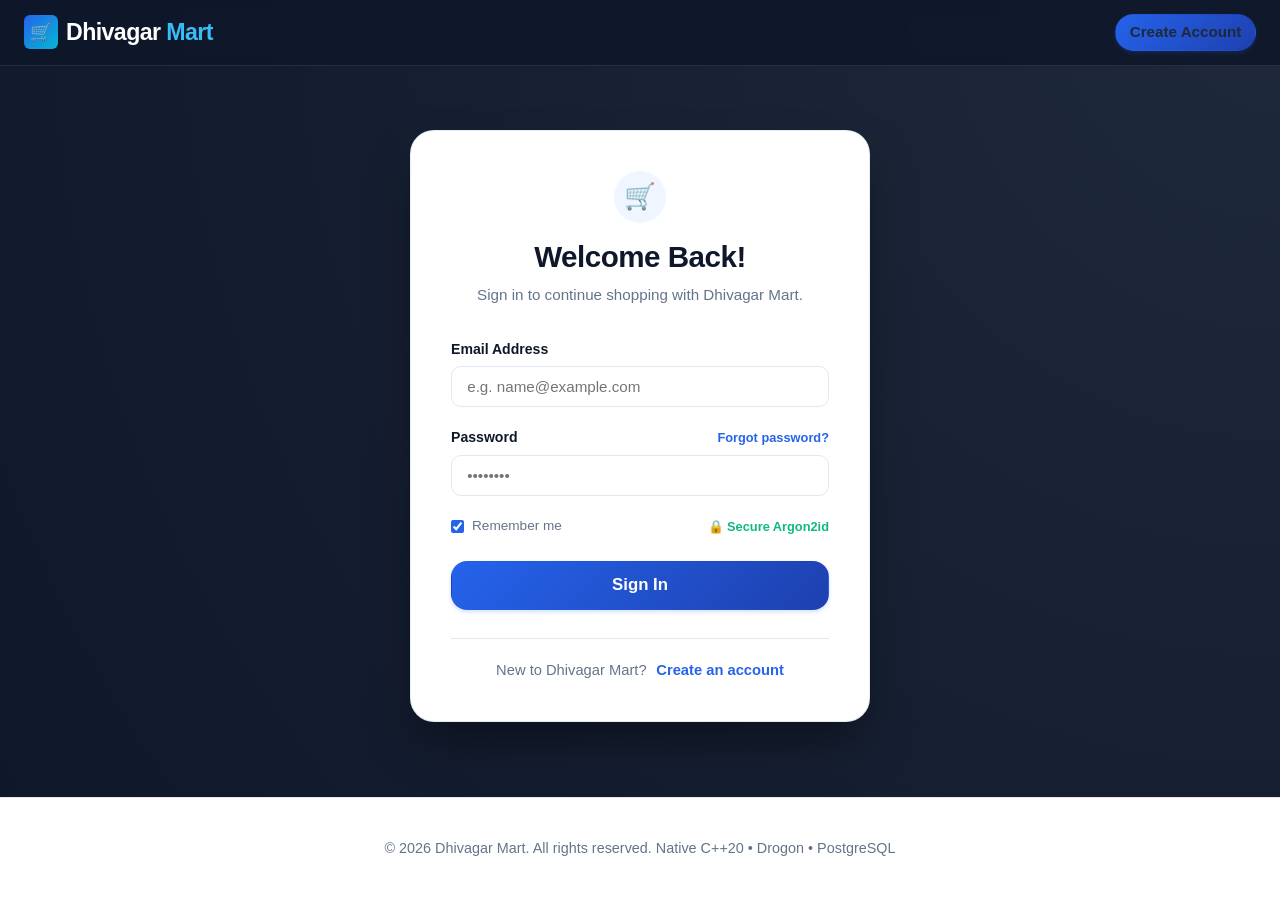
==== commit 3bdaecac: "feat(final): complete Dhivagar Mart Indian electronics capstone with PostgreSQL 18 integration, INR " ====
--- a/frontend/index.html
+++ b/frontend/index.html
@@ -16,7 +16,7 @@
   <header>
     <div class="nav-container">
       <a href="index.html" class="brand">
-        <span class="logo-icon">⚡</span>
+        <span class="logo-icon">🛒</span>
         <span>Dhivagar <span class="brand-tech">Mart</span></span>
       </a>
 
@@ -28,7 +28,14 @@
 
       <ul class="nav-links">
         <li><a href="index.html" class="active">Home</a></li>
-        <li><a href="products.html">All Products</a></li>
+        <li><a href="products.html">Products</a></li>
+        <li><a href="#categories-section">Categories</a></li>
+        <li><a href="products.html?offers=true">Offers</a></li>
+        <li>
+          <a href="wishlist.html">
+            ❤️ Wishlist <span id="wishlist-badge" class="badge" style="background:#e11d48;">0</span>
+          </a>
+        </li>
         <li>
           <a href="cart.html" style="position:relative;">
             🛒 Cart <span id="cart-badge" class="badge">0</span>
@@ -64,7 +71,7 @@
     </section>
 
     <!-- Visual 8 Category Cards Section -->
-    <section style="margin-bottom: 2.5rem;">
+    <section id="categories-section" style="margin-bottom: 2.5rem;">
       <div class="section-header">
         <div>
           <h2>Explore Categories</h2>
@@ -181,7 +188,7 @@
   </div>
 
   <footer>
-    <p>© 2026 Dhivagar Mart. Native C++20 Drogon Marketplace. All rights reserved.</p>
+    <p>© 2026 Dhivagar Mart. All rights reserved. Native C++20 • Drogon • PostgreSQL</p>
   </footer>
 
   <script src="js/api.js"></script>
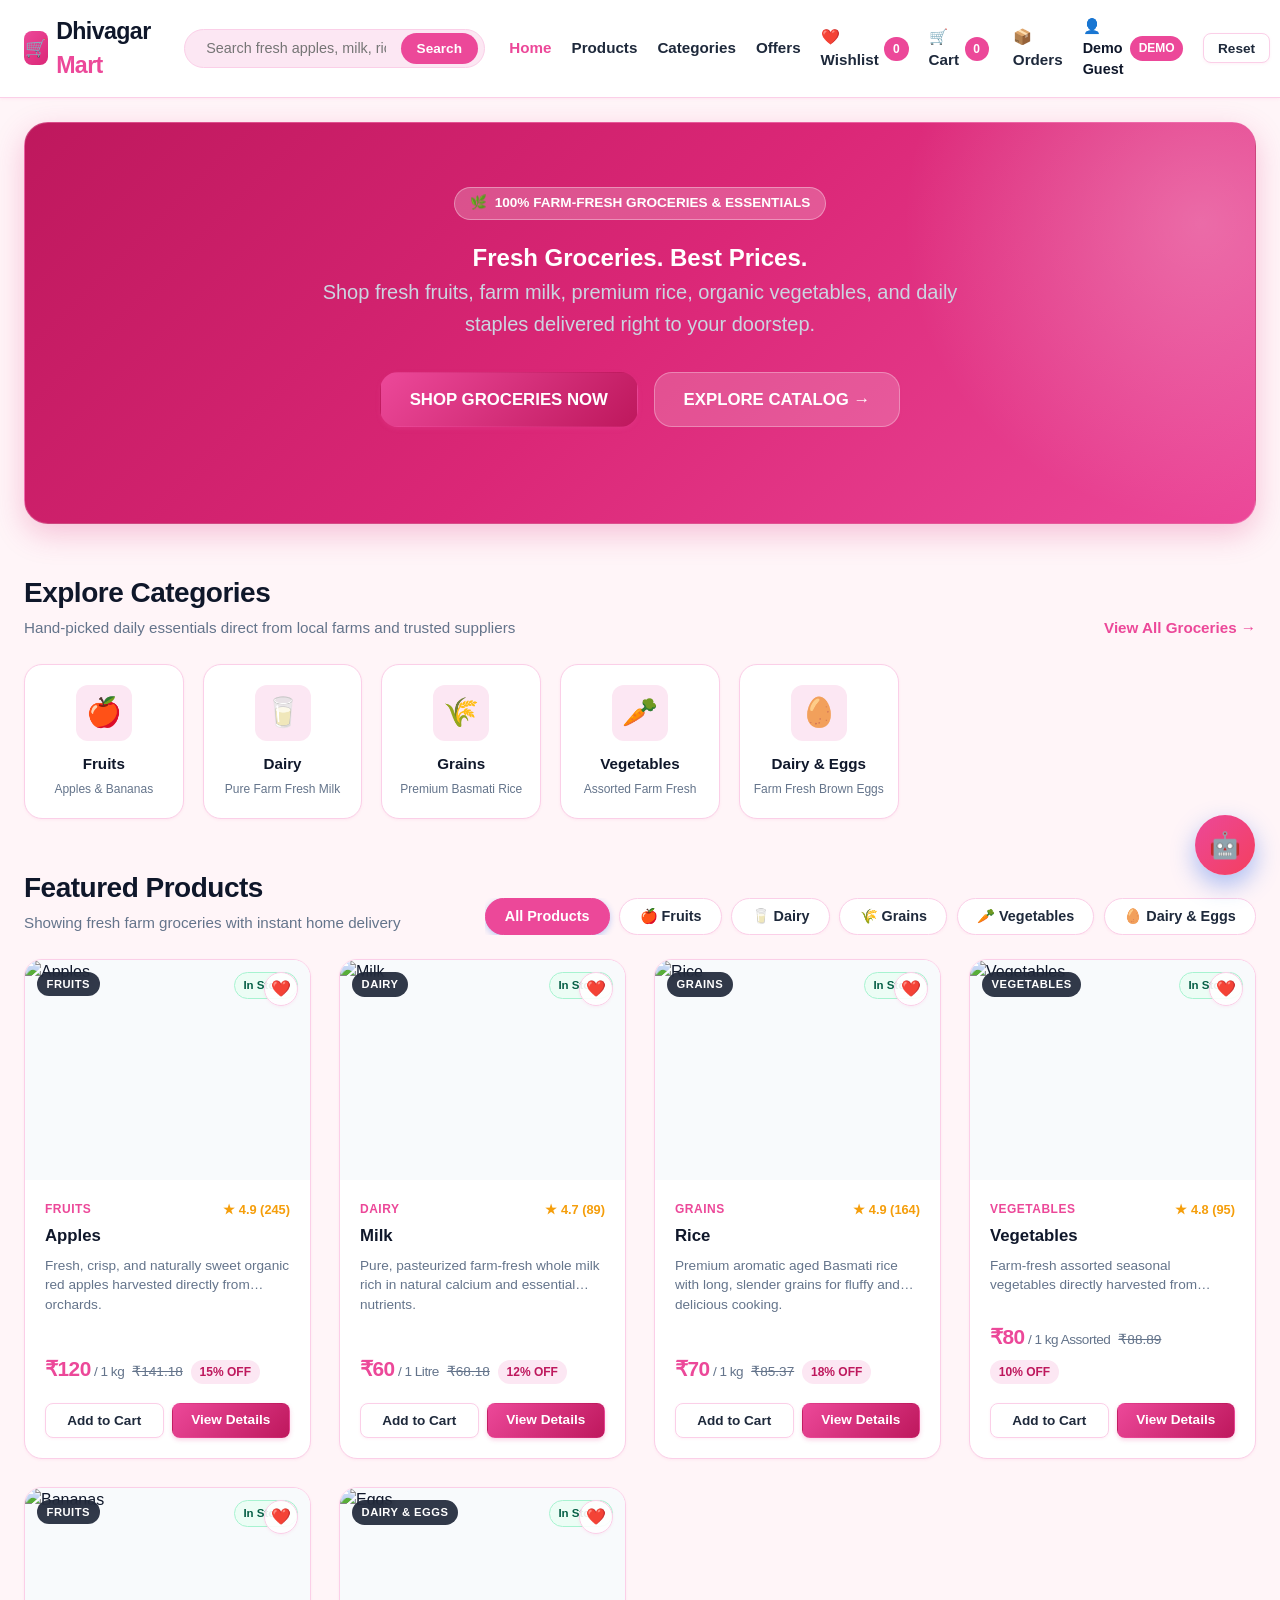
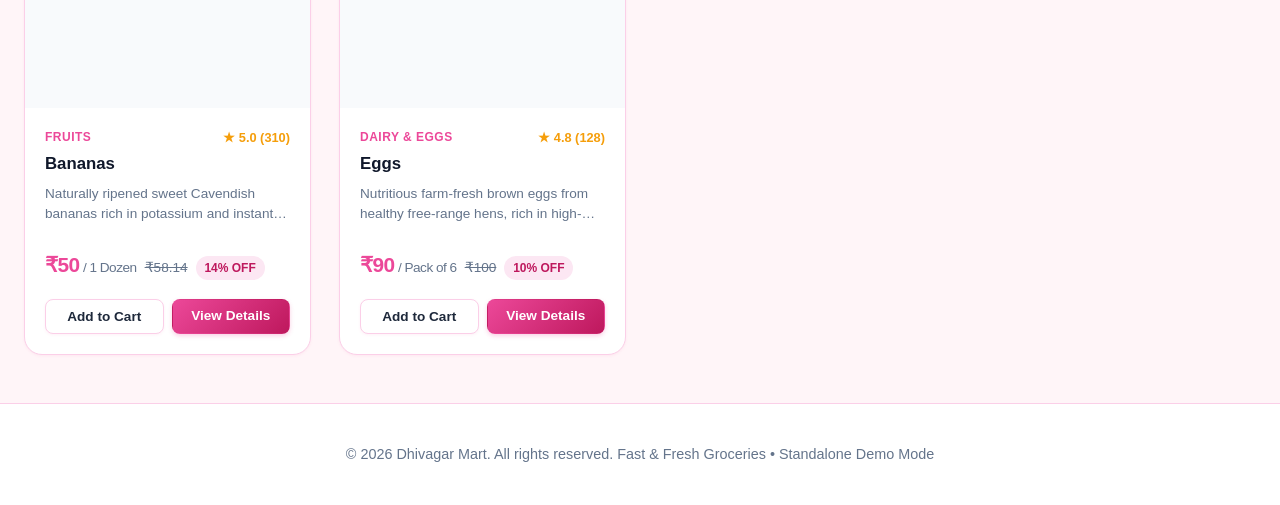
==== commit 38d2b4eb: "feat(demo): restore original pink theme and 6 grocery products with client-side demo store" ====
--- a/frontend/index.html
+++ b/frontend/index.html
@@ -3,10 +3,9 @@
 <head>
   <meta charset="UTF-8">
   <meta name="viewport" content="width=device-width, initial-scale=1.0">
-  <title>Dhivagar Mart - Smart Technology. Better Prices.</title>
+  <title>Dhivagar Mart - Fresh Groceries & Daily Essentials</title>
   <link rel="stylesheet" href="css/style.css">
   <script>
-    // Enforce Login First: Check auth before showing protected dashboard
     window.skipAutoAuthCheck = true;
   </script>
 </head>
@@ -22,7 +21,7 @@
 
       <!-- Header Search Bar -->
       <form class="nav-search-bar" onsubmit="handleSearch(event)">
-        <input type="text" id="nav-search-input" placeholder="Search smartphones, laptops, audio, accessories...">
+        <input type="text" id="nav-search-input" placeholder="Search fresh apples, milk, rice, vegetables, bananas, eggs...">
         <button type="submit">Search</button>
       </form>
 
@@ -33,7 +32,7 @@
         <li><a href="products.html?offers=true">Offers</a></li>
         <li>
           <a href="wishlist.html">
-            ❤️ Wishlist <span id="wishlist-badge" class="badge" style="background:#e11d48;">0</span>
+            ❤️ Wishlist <span id="wishlist-badge" class="badge" style="background:var(--primary);">0</span>
           </a>
         </li>
         <li>
@@ -55,80 +54,62 @@
     <section class="hero-tech">
       <div class="hero-content">
         <div class="hero-tag">
-          <span>🚀</span> NEXT-GEN ELECTRONICS & GADGETS
+          <span>🌿</span> 100% FARM-FRESH GROCERIES & ESSENTIALS
         </div>
-        <h1>Smart Technology. Better Prices.</h1>
-        <p>Discover mobiles, laptops, electrical products and the latest technology at great prices.</p>
+        <h1>Fresh Groceries. Best Prices.</h1>
+        <p>Shop fresh fruits, farm milk, premium rice, organic vegetables, and daily staples delivered right to your doorstep.</p>
         <div class="hero-actions">
           <a href="#products-section" class="btn btn-primary btn-lg">
-            SHOP NOW
+            SHOP GROCERIES NOW
           </a>
-          <a href="products.html" class="btn btn-secondary btn-lg" style="background: rgba(255,255,255,0.15); color:white; border-color:rgba(255,255,255,0.25);">
-            EXPLORE PRODUCTS →
+          <a href="products.html" class="btn btn-secondary btn-lg" style="background: rgba(255,255,255,0.18); color:white; border-color:rgba(255,255,255,0.3);">
+            EXPLORE CATALOG →
           </a>
         </div>
       </div>
     </section>
 
-    <!-- Visual 8 Category Cards Section -->
+    <!-- Grocery Categories Section -->
     <section id="categories-section" style="margin-bottom: 2.5rem;">
       <div class="section-header">
         <div>
           <h2>Explore Categories</h2>
-          <p>Browse our curated selection of high-performance tech hardware</p>
+          <p>Hand-picked daily essentials direct from local farms and trusted suppliers</p>
         </div>
         <a href="products.html" style="color:var(--primary); font-weight:700; text-decoration:none; font-size:0.95rem;">
-          View All Hardware →
+          View All Groceries →
         </a>
       </div>
 
       <div class="categories-grid">
-        <div class="category-card" onclick="filterCategory('Mobiles', this)">
-          <div class="category-icon-box">📱</div>
-          <div class="category-title">Mobiles</div>
-          <div class="category-subtitle">5G & Flagships</div>
+        <div class="category-card" onclick="filterCategory('Fruits', this)">
+          <div class="category-icon-box">🍎</div>
+          <div class="category-title">Fruits</div>
+          <div class="category-subtitle">Apples & Bananas</div>
         </div>
 
-        <div class="category-card" onclick="filterCategory('Laptops', this)">
-          <div class="category-icon-box">💻</div>
-          <div class="category-title">Laptops</div>
-          <div class="category-subtitle">i7, Ryzen & Gaming</div>
+        <div class="category-card" onclick="filterCategory('Dairy', this)">
+          <div class="category-icon-box">🥛</div>
+          <div class="category-title">Dairy</div>
+          <div class="category-subtitle">Pure Farm Fresh Milk</div>
         </div>
 
-        <div class="category-card" onclick="filterCategory('Electrical', this)">
-          <div class="category-icon-box">⚡</div>
-          <div class="category-title">Electrical</div>
-          <div class="category-subtitle">4K TVs & Appliances</div>
+        <div class="category-card" onclick="filterCategory('Grains', this)">
+          <div class="category-icon-box">🌾</div>
+          <div class="category-title">Grains</div>
+          <div class="category-subtitle">Premium Basmati Rice</div>
         </div>
 
-        <div class="category-card" onclick="filterCategory('Audio', this)">
-          <div class="category-icon-box">🎧</div>
-          <div class="category-title">Audio</div>
-          <div class="category-subtitle">ANC, TWS & Studio</div>
+        <div class="category-card" onclick="filterCategory('Vegetables', this)">
+          <div class="category-icon-box">🥕</div>
+          <div class="category-title">Vegetables</div>
+          <div class="category-subtitle">Assorted Farm Fresh</div>
         </div>
 
-        <div class="category-card" onclick="filterCategory('Smart Watches', this)">
-          <div class="category-icon-box">⌚</div>
-          <div class="category-title">Smart Watches</div>
-          <div class="category-subtitle">AMOLED & GPS</div>
-        </div>
-
-        <div class="category-card" onclick="filterCategory('Gaming', this)">
-          <div class="category-icon-box">🎮</div>
-          <div class="category-title">Gaming</div>
-          <div class="category-subtitle">Mice, RGB & Consoles</div>
-        </div>
-
-        <div class="category-card" onclick="filterCategory('Cameras', this)">
-          <div class="category-icon-box">📷</div>
-          <div class="category-title">Cameras</div>
-          <div class="category-subtitle">4K, Mirrorless & Web</div>
-        </div>
-
-        <div class="category-card" onclick="filterCategory('Accessories', this)">
-          <div class="category-icon-box">🔌</div>
-          <div class="category-title">Accessories</div>
-          <div class="category-subtitle">Cables, PD & Banks</div>
+        <div class="category-card" onclick="filterCategory('Dairy & Eggs', this)">
+          <div class="category-icon-box">🥚</div>
+          <div class="category-title">Dairy & Eggs</div>
+          <div class="category-subtitle">Farm Fresh Brown Eggs</div>
         </div>
       </div>
     </section>
@@ -138,18 +119,15 @@
       <div class="section-header">
         <div>
           <h2>Featured Products</h2>
-          <p id="catalog-subtitle">Showing latest electronics with verified warranty</p>
+          <p id="catalog-subtitle">Showing fresh farm groceries with instant home delivery</p>
         </div>
         <div class="categories-bar" style="margin-bottom:0; padding-bottom:0;">
-          <button class="category-chip active" onclick="filterCategory('All', this)">All Hardware</button>
-          <button class="category-chip" onclick="filterCategory('Mobiles', this)">Mobiles</button>
-          <button class="category-chip" onclick="filterCategory('Laptops', this)">Laptops</button>
-          <button class="category-chip" onclick="filterCategory('Electrical', this)">Electrical</button>
-          <button class="category-chip" onclick="filterCategory('Audio', this)">Audio</button>
-          <button class="category-chip" onclick="filterCategory('Smart Watches', this)">Smart Watches</button>
-          <button class="category-chip" onclick="filterCategory('Gaming', this)">Gaming</button>
-          <button class="category-chip" onclick="filterCategory('Cameras', this)">Cameras</button>
-          <button class="category-chip" onclick="filterCategory('Accessories', this)">Accessories</button>
+          <button class="category-chip active" onclick="filterCategory('All', this)">All Products</button>
+          <button class="category-chip" onclick="filterCategory('Fruits', this)">🍎 Fruits</button>
+          <button class="category-chip" onclick="filterCategory('Dairy', this)">🥛 Dairy</button>
+          <button class="category-chip" onclick="filterCategory('Grains', this)">🌾 Grains</button>
+          <button class="category-chip" onclick="filterCategory('Vegetables', this)">🥕 Vegetables</button>
+          <button class="category-chip" onclick="filterCategory('Dairy & Eggs', this)">🥚 Dairy & Eggs</button>
         </div>
       </div>
 
@@ -159,36 +137,35 @@
   </main>
 
   <!-- Floating AI Assistant -->
-  <button class="chat-launcher" onclick="toggleChat()" title="Ask Dhivagar Mart Tech Assistant">🤖</button>
+  <button class="chat-launcher" onclick="toggleChat()" title="Ask Dhivagar Mart Grocery Assistant">🤖</button>
 
   <div id="chat-panel" class="chat-panel">
     <div class="chat-header">
       <div>
-        <h3>⚡ Tech Shopping Assistant</h3>
-        <span style="font-size:0.75rem; opacity:0.85;">Dhivagar Mart AI Intelligence</span>
+        <h3>⚡ Dhivagar Mart Assistant</h3>
+        <span style="font-size:0.75rem; opacity:0.85;">Instant Grocery & Pricing Help</span>
       </div>
       <button onclick="toggleChat()" style="background:transparent; border:none; color:white; font-size:1.2rem; cursor:pointer;">✕</button>
     </div>
     <div id="chat-messages" class="chat-messages">
       <div class="chat-bubble bot">
-        Hello! I'm your Dhivagar Mart technology assistant. Ask me about smartphones, gaming laptops, 4K TVs, audio gear, or placing an order!
+        Hello! Welcome to Dhivagar Mart. Ask me about our fresh fruits, milk, rice, vegetables, bananas, and eggs!
       </div>
     </div>
     <div class="chat-chips">
-      <button class="chip-btn" onclick="sendChatMessage('What flagship smartphones do you offer?')">📱 Mobiles</button>
-      <button class="chip-btn" onclick="sendChatMessage('Show me laptops for work and gaming')">💻 Laptops</button>
-      <button class="chip-btn" onclick="sendChatMessage('What audio gear is available?')">🎧 Audio</button>
-      <button class="chip-btn" onclick="sendChatMessage('How to place an order?')">📦 Ordering</button>
-      <button class="chip-btn" onclick="sendChatMessage('How to become a seller?')">🏪 Seller</button>
+      <button class="chip-btn" onclick="sendChatMessage('What fruits are available?')">🍎 Fruits</button>
+      <button class="chip-btn" onclick="sendChatMessage('Tell me about farm fresh milk')">🥛 Dairy</button>
+      <button class="chip-btn" onclick="sendChatMessage('What is the price of Basmati rice?')">🌾 Rice</button>
+      <button class="chip-btn" onclick="sendChatMessage('How to place an order?')">📦 Order Info</button>
     </div>
     <div class="chat-input-bar">
-      <input type="text" id="chat-input" placeholder="Ask about tech specs or orders..." onkeypress="handleChatKeyPress(event)">
+      <input type="text" id="chat-input" placeholder="Ask about grocery prices or items..." onkeypress="handleChatKeyPress(event)">
       <button onclick="sendChatMessage()" class="btn btn-primary btn-sm">Send</button>
     </div>
   </div>
 
   <footer>
-    <p>© 2026 Dhivagar Mart. All rights reserved. Native C++20 • Drogon • PostgreSQL</p>
+    <p>© 2026 Dhivagar Mart. All rights reserved. Fast & Fresh Groceries • Standalone Demo Mode</p>
   </footer>
 
   <script src="js/api.js"></script>
@@ -197,11 +174,8 @@
   <script src="js/chat.js"></script>
   <script>
     document.addEventListener('DOMContentLoaded', async () => {
-      // Require Authentication - Redirects to login.html if not logged in
-      const user = await requireAuth();
-      if (user) {
-        loadProducts('All', '');
-      }
+      await checkAuthState();
+      loadProducts('All', '');
     });
   </script>
 </body>
--- a/frontend/css/style.css
+++ b/frontend/css/style.css
@@ -1,21 +1,21 @@
 :root {
-  --primary: #2563eb;
-  --primary-hover: #1d4ed8;
-  --primary-light: #eff6ff;
-  --primary-dark: #1e40af;
-  --accent: #06b6d4;
-  --accent-hover: #0891b2;
-  --accent-light: #ecfeff;
+  --primary: #ec4899;
+  --primary-hover: #db2777;
+  --primary-light: #fdf2f8;
+  --primary-dark: #be185d;
+  --accent: #f43f5e;
+  --accent-hover: #e11d48;
+  --accent-light: #fff1f2;
   --secondary: #0f172a;
   --secondary-light: #1e293b;
   --text-dark: #0f172a;
   --text-muted: #64748b;
   --text-light: #94a3b8;
-  --bg-light: #f8fafc;
-  --bg-subtle: #f1f5f9;
+  --bg-light: #fff5f8;
+  --bg-subtle: #fce7f3;
   --card-bg: #ffffff;
-  --border-color: #e2e8f0;
-  --border-hover: #cbd5e1;
+  --border-color: #fbcfe8;
+  --border-hover: #f472b6;
   --danger: #ef4444;
   --danger-light: #fef2f2;
   --warning: #f59e0b;
@@ -23,15 +23,15 @@
   --success: #10b981;
   --success-light: #ecfdf5;
   --font-sans: -apple-system, BlinkMacSystemFont, "Segoe UI", Roboto, "Helvetica Neue", Arial, sans-serif;
-  --radius-sm: 6px;
-  --radius-md: 10px;
-  --radius-lg: 16px;
+  --radius-sm: 8px;
+  --radius-md: 12px;
+  --radius-lg: 18px;
   --radius-xl: 24px;
-  --shadow-sm: 0 1px 2px 0 rgba(0, 0, 0, 0.05);
-  --shadow-md: 0 4px 6px -1px rgba(0, 0, 0, 0.1), 0 2px 4px -2px rgba(0, 0, 0, 0.1);
-  --shadow-lg: 0 10px 15px -3px rgba(0, 0, 0, 0.1), 0 4px 6px -4px rgba(0, 0, 0, 0.1);
-  --shadow-xl: 0 20px 25px -5px rgba(0, 0, 0, 0.1), 0 8px 10px -6px rgba(0, 0, 0, 0.1);
-  --shadow-glow: 0 0 20px rgba(37, 99, 235, 0.25);
+  --shadow-sm: 0 1px 3px 0 rgba(236, 72, 153, 0.08);
+  --shadow-md: 0 4px 14px -1px rgba(236, 72, 153, 0.12);
+  --shadow-lg: 0 10px 25px -3px rgba(236, 72, 153, 0.18);
+  --shadow-xl: 0 20px 25px -5px rgba(236, 72, 153, 0.22);
+  --shadow-glow: 0 0 20px rgba(236, 72, 153, 0.35);
 }
 
 * {
@@ -89,7 +89,7 @@
 }
 
 .brand .logo-icon {
-  background: linear-gradient(135deg, #2563eb, #06b6d4);
+  background: linear-gradient(135deg, #ec4899, #db2777);
   color: white;
   width: 34px;
   height: 34px;
@@ -119,7 +119,7 @@
 .nav-search-bar:focus-within {
   border-color: var(--primary);
   background: #ffffff;
-  box-shadow: 0 0 0 3px rgba(37, 99, 235, 0.15);
+  box-shadow: 0 0 0 3px rgba(236, 72, 153, 0.18);
 }
 
 .nav-search-bar input {
@@ -205,13 +205,13 @@
 .btn-primary {
   background: linear-gradient(135deg, var(--primary) 0%, var(--primary-dark) 100%);
   color: white;
-  box-shadow: 0 2px 4px rgba(37, 99, 235, 0.2);
+  box-shadow: 0 2px 4px rgba(236, 72, 153, 0.25);
 }
 
 .btn-primary:hover {
-  background: linear-gradient(135deg, var(--primary-hover) 0%, #172554 100%);
+  background: linear-gradient(135deg, var(--primary-hover) 0%, #9d174d 100%);
   transform: translateY(-1px);
-  box-shadow: 0 4px 10px rgba(37, 99, 235, 0.3);
+  box-shadow: 0 4px 10px rgba(236, 72, 153, 0.35);
 }
 
 .btn-secondary {
@@ -280,15 +280,15 @@
 
 /* Hero Section */
 .hero-tech {
-  background: linear-gradient(135deg, #0f172a 0%, #1e293b 50%, #1e3a8a 100%);
+  background: linear-gradient(135deg, #be185d 0%, #db2777 50%, #ec4899 100%);
   color: white;
   padding: 4rem 2.5rem;
   border-radius: var(--radius-xl);
   margin-bottom: 3rem;
   position: relative;
   overflow: hidden;
-  box-shadow: var(--shadow-xl);
-  border: 1px solid rgba(255, 255, 255, 0.1);
+  box-shadow: 0 10px 30px rgba(219, 39, 119, 0.25);
+  border: 1px solid rgba(255, 255, 255, 0.2);
 }
 
 .hero-tech::before {
@@ -298,7 +298,7 @@
   right: -20%;
   width: 600px;
   height: 600px;
-  background: radial-gradient(circle, rgba(6, 182, 212, 0.15) 0%, rgba(37, 99, 235, 0.05) 50%, transparent 70%);
+  background: radial-gradient(circle, rgba(255, 255, 255, 0.25) 0%, rgba(253, 242, 248, 0.08) 50%, transparent 70%);
   border-radius: 50%;
   pointer-events: none;
 }
@@ -315,15 +315,15 @@
   display: inline-flex;
   align-items: center;
   gap: 0.5rem;
-  background: rgba(37, 99, 235, 0.25);
-  border: 1px solid rgba(59, 130, 246, 0.4);
-  color: #93c5fd;
+  background: rgba(255, 255, 255, 0.22);
+  border: 1px solid rgba(255, 255, 255, 0.35);
+  color: #ffffff;
   font-size: 0.85rem;
   font-weight: 700;
   padding: 0.35rem 0.9rem;
   border-radius: 9999px;
   margin-bottom: 1.25rem;
-  text-transform: uppercase;
+}  text-transform: uppercase;
   letter-spacing: 0.5px;
 }
 
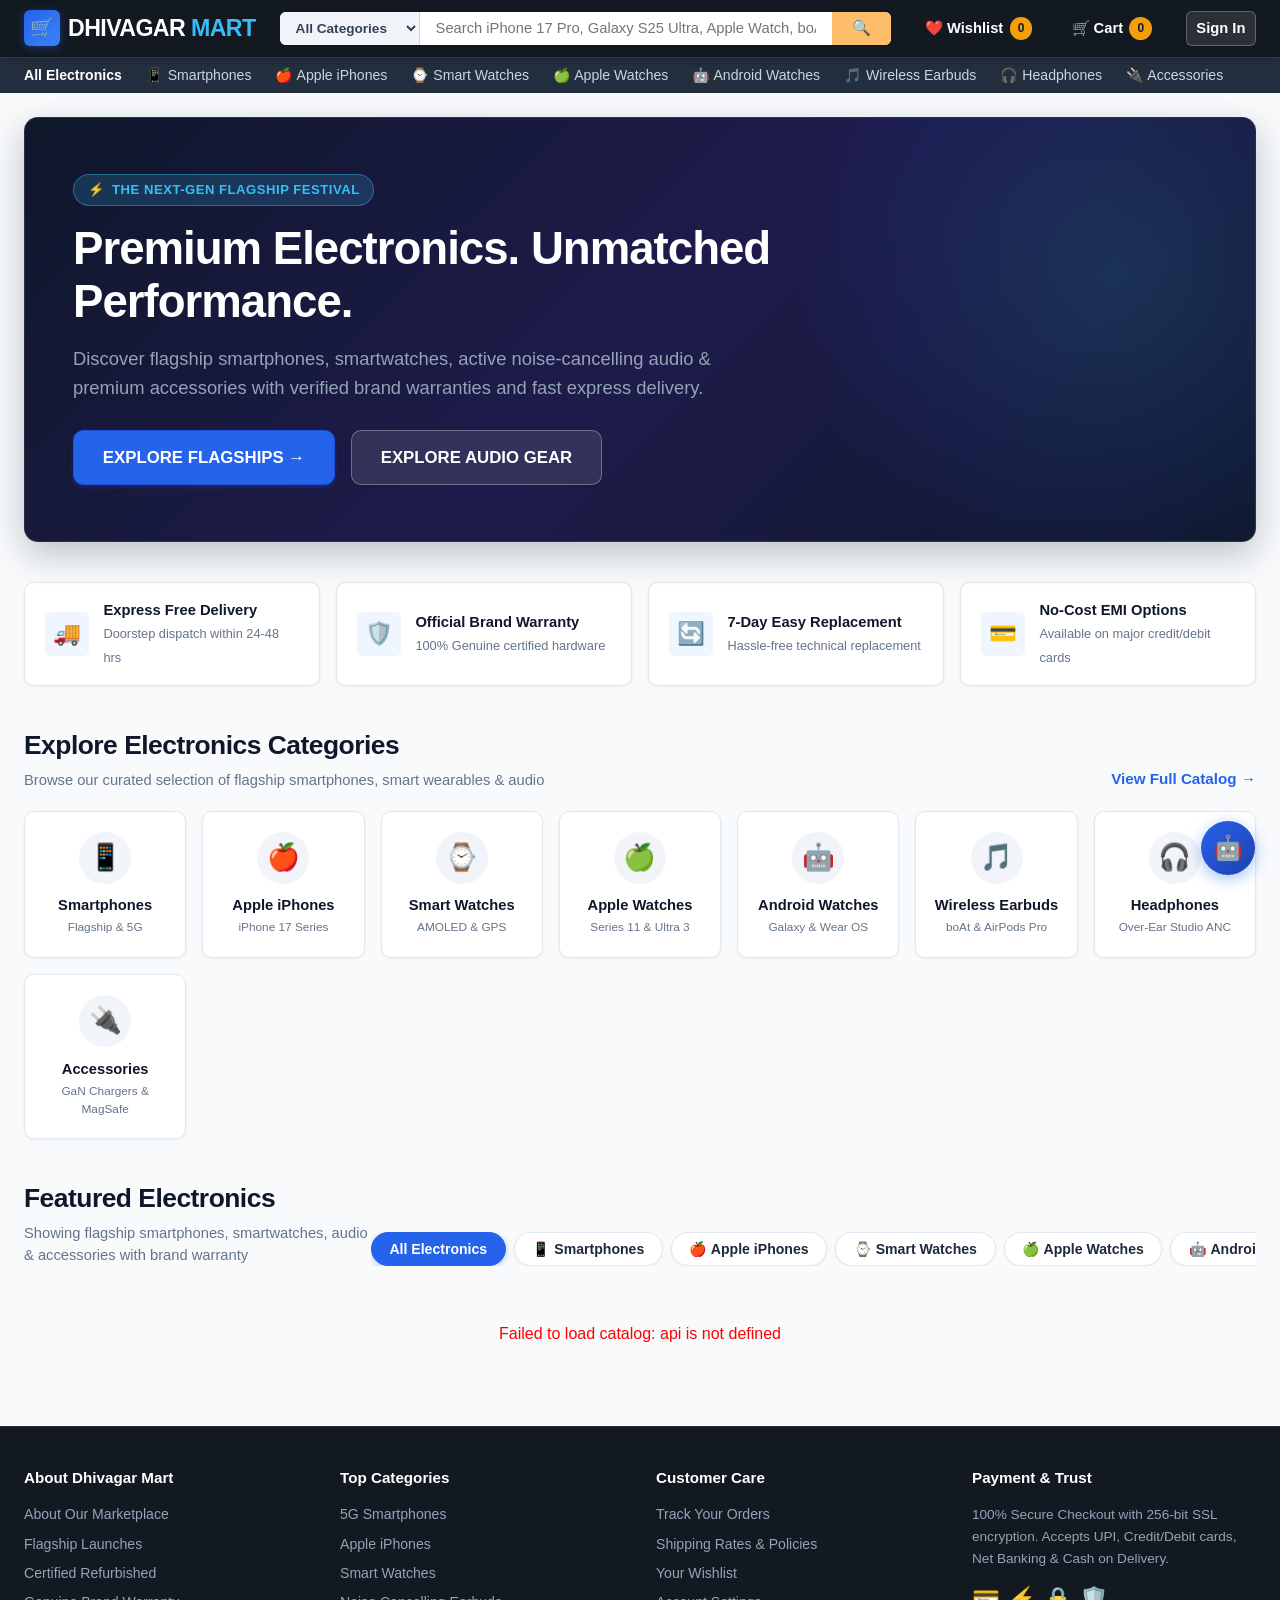
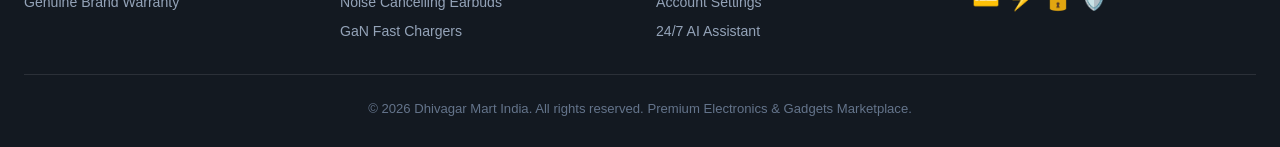
==== commit 9cc9f6d2: "feat(electronics): redesign Dhivagar Mart into a premium electronics e-commerce marketplace" ====
--- a/frontend/index.html
+++ b/frontend/index.html
@@ -3,7 +3,7 @@
 <head>
   <meta charset="UTF-8">
   <meta name="viewport" content="width=device-width, initial-scale=1.0">
-  <title>Dhivagar Mart - Fresh Groceries & Daily Essentials</title>
+  <title>Dhivagar Mart - Premium Electronics & Gadgets</title>
   <link rel="stylesheet" href="css/style.css">
   <script>
     window.skipAutoAuthCheck = true;
@@ -11,105 +11,177 @@
 </head>
 <body>
 
-  <!-- Top Navigation -->
+  <!-- Amazon / Flipkart Inspired Top Navigation -->
   <header>
     <div class="nav-container">
       <a href="index.html" class="brand">
         <span class="logo-icon">🛒</span>
-        <span>Dhivagar <span class="brand-tech">Mart</span></span>
+        <span>DHIVAGAR <span class="brand-tech">MART</span></span>
       </a>
 
-      <!-- Header Search Bar -->
+      <!-- Professional Search Bar with Category Dropdown -->
       <form class="nav-search-bar" onsubmit="handleSearch(event)">
-        <input type="text" id="nav-search-input" placeholder="Search fresh apples, milk, rice, vegetables, bananas, eggs...">
-        <button type="submit">Search</button>
+        <select id="search-category-select" class="nav-search-category">
+          <option value="All">All Categories</option>
+          <option value="Smartphones">Smartphones</option>
+          <option value="Apple iPhones">Apple iPhones</option>
+          <option value="Smart Watches">Smart Watches</option>
+          <option value="Apple Watches">Apple Watches</option>
+          <option value="Android Watches">Android Watches</option>
+          <option value="Wireless Earbuds">Wireless Earbuds</option>
+          <option value="Headphones">Headphones</option>
+          <option value="Accessories">Accessories</option>
+        </select>
+        <input type="text" id="nav-search-input" placeholder="Search iPhone 17 Pro, Galaxy S25 Ultra, Apple Watch, boAt, AirPods...">
+        <button type="submit" title="Search Electronics">🔍</button>
       </form>
 
       <ul class="nav-links">
-        <li><a href="index.html" class="active">Home</a></li>
-        <li><a href="products.html">Products</a></li>
-        <li><a href="#categories-section">Categories</a></li>
-        <li><a href="products.html?offers=true">Offers</a></li>
         <li>
           <a href="wishlist.html">
-            ❤️ Wishlist <span id="wishlist-badge" class="badge" style="background:var(--primary);">0</span>
+            ❤️ Wishlist <span id="wishlist-badge" class="badge">0</span>
           </a>
         </li>
         <li>
-          <a href="cart.html" style="position:relative;">
+          <a href="cart.html">
             🛒 Cart <span id="cart-badge" class="badge">0</span>
           </a>
         </li>
       </ul>
 
       <ul class="nav-links" id="nav-auth-container">
-        <li><a href="login.html" class="btn btn-secondary btn-sm">Login</a></li>
+        <li><a href="login.html" class="btn btn-secondary btn-sm" style="background:rgba(255,255,255,0.1); color:#ffffff; border-color:rgba(255,255,255,0.25);">Sign In</a></li>
       </ul>
     </div>
   </header>
+
+  <!-- Secondary Category Sub-Navigation Strip (Flipkart / Amazon Style) -->
+  <div class="sub-nav">
+    <div class="sub-nav-container">
+      <a href="javascript:void(0)" onclick="filterCategory('All', this)" class="active">All Electronics</a>
+      <a href="javascript:void(0)" onclick="filterCategory('Smartphones', this)">📱 Smartphones</a>
+      <a href="javascript:void(0)" onclick="filterCategory('Apple iPhones', this)">🍎 Apple iPhones</a>
+      <a href="javascript:void(0)" onclick="filterCategory('Smart Watches', this)">⌚ Smart Watches</a>
+      <a href="javascript:void(0)" onclick="filterCategory('Apple Watches', this)">🍏 Apple Watches</a>
+      <a href="javascript:void(0)" onclick="filterCategory('Android Watches', this)">🤖 Android Watches</a>
+      <a href="javascript:void(0)" onclick="filterCategory('Wireless Earbuds', this)">🎵 Wireless Earbuds</a>
+      <a href="javascript:void(0)" onclick="filterCategory('Headphones', this)">🎧 Headphones</a>
+      <a href="javascript:void(0)" onclick="filterCategory('Accessories', this)">🔌 Accessories</a>
+    </div>
+  </div>
 
   <!-- Main Marketplace Content -->
   <main class="container">
-    <!-- Hero Banner -->
-    <section class="hero-tech">
+    <!-- Hero Banner (Next-Gen Flagship Festival) -->
+    <section class="hero-electronics">
       <div class="hero-content">
         <div class="hero-tag">
-          <span>🌿</span> 100% FARM-FRESH GROCERIES & ESSENTIALS
-        </div>
-        <h1>Fresh Groceries. Best Prices.</h1>
-        <p>Shop fresh fruits, farm milk, premium rice, organic vegetables, and daily staples delivered right to your doorstep.</p>
+          <span>⚡</span> THE NEXT-GEN FLAGSHIP FESTIVAL
+        </div>
+        <h1>Premium Electronics. Unmatched Performance.</h1>
+        <p>Discover flagship smartphones, smartwatches, active noise-cancelling audio & premium accessories with verified brand warranties and fast express delivery.</p>
         <div class="hero-actions">
-          <a href="#products-section" class="btn btn-primary btn-lg">
-            SHOP GROCERIES NOW
+          <a href="#products-section" class="btn btn-primary btn-lg" onclick="filterCategory('Smartphones', null)">
+            EXPLORE FLAGSHIPS →
           </a>
-          <a href="products.html" class="btn btn-secondary btn-lg" style="background: rgba(255,255,255,0.18); color:white; border-color:rgba(255,255,255,0.3);">
-            EXPLORE CATALOG →
+          <a href="#products-section" class="btn btn-secondary btn-lg" onclick="filterCategory('Wireless Earbuds', null)" style="background: rgba(255,255,255,0.1); color:white; border-color:rgba(255,255,255,0.3);">
+            EXPLORE AUDIO GEAR
           </a>
         </div>
       </div>
     </section>
 
-    <!-- Grocery Categories Section -->
+    <!-- Value Proposition Strip -->
+    <div class="features-strip">
+      <div class="feature-pill">
+        <div class="feature-icon">🚚</div>
+        <div class="feature-text">
+          <strong>Express Free Delivery</strong>
+          <span>Doorstep dispatch within 24-48 hrs</span>
+        </div>
+      </div>
+      <div class="feature-pill">
+        <div class="feature-icon">🛡️</div>
+        <div class="feature-text">
+          <strong>Official Brand Warranty</strong>
+          <span>100% Genuine certified hardware</span>
+        </div>
+      </div>
+      <div class="feature-pill">
+        <div class="feature-icon">🔄</div>
+        <div class="feature-text">
+          <strong>7-Day Easy Replacement</strong>
+          <span>Hassle-free technical replacement</span>
+        </div>
+      </div>
+      <div class="feature-pill">
+        <div class="feature-icon">💳</div>
+        <div class="feature-text">
+          <strong>No-Cost EMI Options</strong>
+          <span>Available on major credit/debit cards</span>
+        </div>
+      </div>
+    </div>
+
+    <!-- 8 Categories Grid -->
     <section id="categories-section" style="margin-bottom: 2.5rem;">
       <div class="section-header">
         <div>
-          <h2>Explore Categories</h2>
-          <p>Hand-picked daily essentials direct from local farms and trusted suppliers</p>
+          <h2>Explore Electronics Categories</h2>
+          <p>Browse our curated selection of flagship smartphones, smart wearables & audio</p>
         </div>
         <a href="products.html" style="color:var(--primary); font-weight:700; text-decoration:none; font-size:0.95rem;">
-          View All Groceries →
+          View Full Catalog →
         </a>
       </div>
 
       <div class="categories-grid">
-        <div class="category-card" onclick="filterCategory('Fruits', this)">
+        <div class="category-card" onclick="filterCategory('Smartphones', this)">
+          <div class="category-icon-box">📱</div>
+          <div class="category-title">Smartphones</div>
+          <div class="category-subtitle">Flagship & 5G</div>
+        </div>
+
+        <div class="category-card" onclick="filterCategory('Apple iPhones', this)">
           <div class="category-icon-box">🍎</div>
-          <div class="category-title">Fruits</div>
-          <div class="category-subtitle">Apples & Bananas</div>
-        </div>
-
-        <div class="category-card" onclick="filterCategory('Dairy', this)">
-          <div class="category-icon-box">🥛</div>
-          <div class="category-title">Dairy</div>
-          <div class="category-subtitle">Pure Farm Fresh Milk</div>
-        </div>
-
-        <div class="category-card" onclick="filterCategory('Grains', this)">
-          <div class="category-icon-box">🌾</div>
-          <div class="category-title">Grains</div>
-          <div class="category-subtitle">Premium Basmati Rice</div>
-        </div>
-
-        <div class="category-card" onclick="filterCategory('Vegetables', this)">
-          <div class="category-icon-box">🥕</div>
-          <div class="category-title">Vegetables</div>
-          <div class="category-subtitle">Assorted Farm Fresh</div>
-        </div>
-
-        <div class="category-card" onclick="filterCategory('Dairy & Eggs', this)">
-          <div class="category-icon-box">🥚</div>
-          <div class="category-title">Dairy & Eggs</div>
-          <div class="category-subtitle">Farm Fresh Brown Eggs</div>
+          <div class="category-title">Apple iPhones</div>
+          <div class="category-subtitle">iPhone 17 Series</div>
+        </div>
+
+        <div class="category-card" onclick="filterCategory('Smart Watches', this)">
+          <div class="category-icon-box">⌚</div>
+          <div class="category-title">Smart Watches</div>
+          <div class="category-subtitle">AMOLED & GPS</div>
+        </div>
+
+        <div class="category-card" onclick="filterCategory('Apple Watches', this)">
+          <div class="category-icon-box">🍏</div>
+          <div class="category-title">Apple Watches</div>
+          <div class="category-subtitle">Series 11 & Ultra 3</div>
+        </div>
+
+        <div class="category-card" onclick="filterCategory('Android Watches', this)">
+          <div class="category-icon-box">🤖</div>
+          <div class="category-title">Android Watches</div>
+          <div class="category-subtitle">Galaxy & Wear OS</div>
+        </div>
+
+        <div class="category-card" onclick="filterCategory('Wireless Earbuds', this)">
+          <div class="category-icon-box">🎵</div>
+          <div class="category-title">Wireless Earbuds</div>
+          <div class="category-subtitle">boAt & AirPods Pro</div>
+        </div>
+
+        <div class="category-card" onclick="filterCategory('Headphones', this)">
+          <div class="category-icon-box">🎧</div>
+          <div class="category-title">Headphones</div>
+          <div class="category-subtitle">Over-Ear Studio ANC</div>
+        </div>
+
+        <div class="category-card" onclick="filterCategory('Accessories', this)">
+          <div class="category-icon-box">🔌</div>
+          <div class="category-title">Accessories</div>
+          <div class="category-subtitle">GaN Chargers & MagSafe</div>
         </div>
       </div>
     </section>
@@ -118,16 +190,19 @@
     <section id="products-section">
       <div class="section-header">
         <div>
-          <h2>Featured Products</h2>
-          <p id="catalog-subtitle">Showing fresh farm groceries with instant home delivery</p>
+          <h2>Featured Electronics</h2>
+          <p id="catalog-subtitle">Showing flagship smartphones, smartwatches, audio & accessories with brand warranty</p>
         </div>
         <div class="categories-bar" style="margin-bottom:0; padding-bottom:0;">
-          <button class="category-chip active" onclick="filterCategory('All', this)">All Products</button>
-          <button class="category-chip" onclick="filterCategory('Fruits', this)">🍎 Fruits</button>
-          <button class="category-chip" onclick="filterCategory('Dairy', this)">🥛 Dairy</button>
-          <button class="category-chip" onclick="filterCategory('Grains', this)">🌾 Grains</button>
-          <button class="category-chip" onclick="filterCategory('Vegetables', this)">🥕 Vegetables</button>
-          <button class="category-chip" onclick="filterCategory('Dairy & Eggs', this)">🥚 Dairy & Eggs</button>
+          <button class="category-chip active" onclick="filterCategory('All', this)">All Electronics</button>
+          <button class="category-chip" onclick="filterCategory('Smartphones', this)">📱 Smartphones</button>
+          <button class="category-chip" onclick="filterCategory('Apple iPhones', this)">🍎 Apple iPhones</button>
+          <button class="category-chip" onclick="filterCategory('Smart Watches', this)">⌚ Smart Watches</button>
+          <button class="category-chip" onclick="filterCategory('Apple Watches', this)">🍏 Apple Watches</button>
+          <button class="category-chip" onclick="filterCategory('Android Watches', this)">🤖 Android Watches</button>
+          <button class="category-chip" onclick="filterCategory('Wireless Earbuds', this)">🎵 Wireless Earbuds</button>
+          <button class="category-chip" onclick="filterCategory('Headphones', this)">🎧 Headphones</button>
+          <button class="category-chip" onclick="filterCategory('Accessories', this)">🔌 Accessories</button>
         </div>
       </div>
 
@@ -136,36 +211,80 @@
     </section>
   </main>
 
-  <!-- Floating AI Assistant -->
-  <button class="chat-launcher" onclick="toggleChat()" title="Ask Dhivagar Mart Grocery Assistant">🤖</button>
+  <!-- Floating AI Tech Assistant -->
+  <button class="chat-launcher" onclick="toggleChat()" title="Ask Dhivagar Mart Tech Assistant">🤖</button>
 
   <div id="chat-panel" class="chat-panel">
     <div class="chat-header">
       <div>
-        <h3>⚡ Dhivagar Mart Assistant</h3>
-        <span style="font-size:0.75rem; opacity:0.85;">Instant Grocery & Pricing Help</span>
+        <h3 style="font-size:1.05rem; font-weight:700;">⚡ Tech Shopping Assistant</h3>
+        <span style="font-size:0.75rem; opacity:0.85;">Dhivagar Mart AI Intelligence</span>
       </div>
       <button onclick="toggleChat()" style="background:transparent; border:none; color:white; font-size:1.2rem; cursor:pointer;">✕</button>
     </div>
     <div id="chat-messages" class="chat-messages">
       <div class="chat-bubble bot">
-        Hello! Welcome to Dhivagar Mart. Ask me about our fresh fruits, milk, rice, vegetables, bananas, and eggs!
+        Hello! I'm your Dhivagar Mart technology assistant. Ask me about the iPhone 17 Pro, Galaxy S25 Ultra, Apple Watches, or audio gear!
       </div>
     </div>
     <div class="chat-chips">
-      <button class="chip-btn" onclick="sendChatMessage('What fruits are available?')">🍎 Fruits</button>
-      <button class="chip-btn" onclick="sendChatMessage('Tell me about farm fresh milk')">🥛 Dairy</button>
-      <button class="chip-btn" onclick="sendChatMessage('What is the price of Basmati rice?')">🌾 Rice</button>
-      <button class="chip-btn" onclick="sendChatMessage('How to place an order?')">📦 Order Info</button>
+      <button class="chip-btn" onclick="sendChatMessage('Tell me about iPhone 17 Pro specs')">📱 iPhone 17 Pro</button>
+      <button class="chip-btn" onclick="sendChatMessage('Galaxy S25 Ultra features')">📱 Galaxy S25 Ultra</button>
+      <button class="chip-btn" onclick="sendChatMessage('Compare Apple Watch Series 11 and Ultra 3')">⌚ Apple Watches</button>
+      <button class="chip-btn" onclick="sendChatMessage('What earbuds do you recommend?')">🎧 Audio Gear</button>
+      <button class="chip-btn" onclick="sendChatMessage('How does warranty and delivery work?')">📦 Delivery & Warranty</button>
     </div>
     <div class="chat-input-bar">
-      <input type="text" id="chat-input" placeholder="Ask about grocery prices or items..." onkeypress="handleChatKeyPress(event)">
+      <input type="text" id="chat-input" placeholder="Ask about tech specs or recommendations..." onkeypress="handleChatKeyPress(event)">
       <button onclick="sendChatMessage()" class="btn btn-primary btn-sm">Send</button>
     </div>
   </div>
 
+  <!-- Professional Amazon/Flipkart Style Footer -->
   <footer>
-    <p>© 2026 Dhivagar Mart. All rights reserved. Fast & Fresh Groceries • Standalone Demo Mode</p>
+    <div class="footer-container">
+      <div class="footer-col">
+        <h4>About Dhivagar Mart</h4>
+        <ul>
+          <li><a href="about.html">About Our Marketplace</a></li>
+          <li><a href="products.html">Flagship Launches</a></li>
+          <li><a href="products.html">Certified Refurbished</a></li>
+          <li><a href="index.html">Genuine Brand Warranty</a></li>
+        </ul>
+      </div>
+      <div class="footer-col">
+        <h4>Top Categories</h4>
+        <ul>
+          <li><a href="javascript:void(0)" onclick="filterCategory('Smartphones', null)">5G Smartphones</a></li>
+          <li><a href="javascript:void(0)" onclick="filterCategory('Apple iPhones', null)">Apple iPhones</a></li>
+          <li><a href="javascript:void(0)" onclick="filterCategory('Smart Watches', null)">Smart Watches</a></li>
+          <li><a href="javascript:void(0)" onclick="filterCategory('Wireless Earbuds', null)">Noise Cancelling Earbuds</a></li>
+          <li><a href="javascript:void(0)" onclick="filterCategory('Accessories', null)">GaN Fast Chargers</a></li>
+        </ul>
+      </div>
+      <div class="footer-col">
+        <h4>Customer Care</h4>
+        <ul>
+          <li><a href="orders.html">Track Your Orders</a></li>
+          <li><a href="checkout.html">Shipping Rates & Policies</a></li>
+          <li><a href="wishlist.html">Your Wishlist</a></li>
+          <li><a href="login.html">Account Settings</a></li>
+          <li><a href="javascript:void(0)" onclick="toggleChat()">24/7 AI Assistant</a></li>
+        </ul>
+      </div>
+      <div class="footer-col">
+        <h4>Payment & Trust</h4>
+        <p style="font-size:0.85rem; line-height:1.6; margin-bottom:0.75rem;">
+          100% Secure Checkout with 256-bit SSL encryption. Accepts UPI, Credit/Debit cards, Net Banking & Cash on Delivery.
+        </p>
+        <div style="font-size:1.4rem; display:flex; gap:0.5rem;">
+          <span>💳</span><span>⚡</span><span>🔒</span><span>🛡️</span>
+        </div>
+      </div>
+    </div>
+    <div class="footer-bottom">
+      <p>© 2026 Dhivagar Mart India. All rights reserved. Premium Electronics & Gadgets Marketplace.</p>
+    </div>
   </footer>
 
   <script src="js/api.js"></script>
@@ -173,6 +292,12 @@
   <script src="js/products.js"></script>
   <script src="js/chat.js"></script>
   <script>
+    function toggleChat() {
+      const panel = document.getElementById('chat-panel');
+      if (!panel) return;
+      panel.style.display = (panel.style.display === 'flex') ? 'none' : 'flex';
+    }
+
     document.addEventListener('DOMContentLoaded', async () => {
       await checkAuthState();
       loadProducts('All', '');
--- a/frontend/css/style.css
+++ b/frontend/css/style.css
@@ -1,21 +1,23 @@
 :root {
-  --primary: #ec4899;
-  --primary-hover: #db2777;
-  --primary-light: #fdf2f8;
-  --primary-dark: #be185d;
-  --accent: #f43f5e;
-  --accent-hover: #e11d48;
-  --accent-light: #fff1f2;
+  --primary: #2563eb;
+  --primary-hover: #1d4ed8;
+  --primary-light: #eff6ff;
+  --primary-dark: #1e3a8a;
+  --accent: #f59e0b;
+  --accent-hover: #d97706;
+  --accent-light: #fffbeb;
   --secondary: #0f172a;
   --secondary-light: #1e293b;
+  --nav-bg: #131921;
+  --nav-sub-bg: #232f3e;
   --text-dark: #0f172a;
   --text-muted: #64748b;
   --text-light: #94a3b8;
-  --bg-light: #fff5f8;
-  --bg-subtle: #fce7f3;
+  --bg-light: #f8fafc;
+  --bg-subtle: #f1f5f9;
   --card-bg: #ffffff;
-  --border-color: #fbcfe8;
-  --border-hover: #f472b6;
+  --border-color: #e2e8f0;
+  --border-hover: #cbd5e1;
   --danger: #ef4444;
   --danger-light: #fef2f2;
   --warning: #f59e0b;
@@ -23,15 +25,14 @@
   --success: #10b981;
   --success-light: #ecfdf5;
   --font-sans: -apple-system, BlinkMacSystemFont, "Segoe UI", Roboto, "Helvetica Neue", Arial, sans-serif;
-  --radius-sm: 8px;
-  --radius-md: 12px;
-  --radius-lg: 18px;
-  --radius-xl: 24px;
-  --shadow-sm: 0 1px 3px 0 rgba(236, 72, 153, 0.08);
-  --shadow-md: 0 4px 14px -1px rgba(236, 72, 153, 0.12);
-  --shadow-lg: 0 10px 25px -3px rgba(236, 72, 153, 0.18);
-  --shadow-xl: 0 20px 25px -5px rgba(236, 72, 153, 0.22);
-  --shadow-glow: 0 0 20px rgba(236, 72, 153, 0.35);
+  --radius-sm: 6px;
+  --radius-md: 10px;
+  --radius-lg: 14px;
+  --radius-xl: 20px;
+  --shadow-sm: 0 1px 3px 0 rgba(0, 0, 0, 0.06);
+  --shadow-md: 0 4px 14px -1px rgba(0, 0, 0, 0.08);
+  --shadow-lg: 0 10px 25px -3px rgba(0, 0, 0, 0.12);
+  --shadow-xl: 0 20px 25px -5px rgba(0, 0, 0, 0.15);
 }
 
 * {
@@ -51,21 +52,20 @@
   -webkit-font-smoothing: antialiased;
 }
 
-/* Header & Navigation */
+/* Header & Top Navigation (Amazon / Flipkart Inspired) */
 header {
-  background: #ffffff;
-  border-bottom: 1px solid var(--border-color);
+  background: var(--nav-bg);
+  color: #ffffff;
   position: sticky;
   top: 0;
   z-index: 50;
-  box-shadow: var(--shadow-sm);
-  backdrop-filter: blur(8px);
+  box-shadow: 0 2px 10px rgba(0, 0, 0, 0.2);
 }
 
 .nav-container {
-  max-width: 1280px;
+  max-width: 1380px;
   margin: 0 auto;
-  padding: 0.85rem 1.5rem;
+  padding: 0.65rem 1.5rem;
   display: flex;
   align-items: center;
   justify-content: space-between;
@@ -75,79 +75,96 @@
 .brand {
   font-size: 1.45rem;
   font-weight: 800;
-  color: var(--secondary);
+  color: #ffffff;
   text-decoration: none;
   display: flex;
   align-items: center;
   gap: 0.5rem;
   letter-spacing: -0.6px;
   transition: opacity 0.15s;
+  white-space: nowrap;
 }
 
 .brand:hover {
-  opacity: 0.9;
+  opacity: 0.95;
 }
 
 .brand .logo-icon {
-  background: linear-gradient(135deg, #ec4899, #db2777);
+  background: linear-gradient(135deg, #2563eb, #3b82f6);
   color: white;
-  width: 34px;
-  height: 34px;
+  width: 36px;
+  height: 36px;
   display: inline-flex;
   align-items: center;
   justify-content: center;
   border-radius: var(--radius-sm);
-  font-size: 1.1rem;
+  font-size: 1.2rem;
+  box-shadow: 0 2px 8px rgba(37, 99, 235, 0.4);
 }
 
 .brand span.brand-tech {
-  color: var(--primary);
+  color: #38bdf8;
   font-weight: 800;
 }
 
+/* Amazon / Flipkart Style Search Bar */
 .nav-search-bar {
   flex: 1;
-  max-width: 480px;
-  display: flex;
-  background: var(--bg-subtle);
-  border: 1px solid var(--border-color);
-  border-radius: 9999px;
-  padding: 0.2rem 0.4rem;
-  transition: all 0.2s;
+  max-width: 680px;
+  display: flex;
+  background: #ffffff;
+  border-radius: var(--radius-sm);
+  overflow: hidden;
+  box-shadow: 0 1px 4px rgba(0, 0, 0, 0.15);
+  transition: box-shadow 0.2s;
 }
 
 .nav-search-bar:focus-within {
-  border-color: var(--primary);
-  background: #ffffff;
-  box-shadow: 0 0 0 3px rgba(236, 72, 153, 0.18);
+  box-shadow: 0 0 0 2px #f59e0b, 0 0 0 4px rgba(245, 158, 11, 0.25);
+}
+
+.nav-search-category {
+  background: #f1f5f9;
+  border: none;
+  border-right: 1px solid #cbd5e1;
+  padding: 0 0.75rem;
+  font-size: 0.85rem;
+  color: #334155;
+  font-weight: 600;
+  outline: none;
+  cursor: pointer;
+  max-width: 140px;
 }
 
 .nav-search-bar input {
   flex: 1;
   border: none;
   background: transparent;
-  padding: 0.45rem 0.9rem;
-  font-size: 0.9rem;
+  padding: 0.55rem 1rem;
+  font-size: 0.92rem;
   outline: none;
   color: var(--text-dark);
 }
 
 .nav-search-bar button {
-  background: var(--primary);
-  color: white;
+  background: #febd69;
+  color: #111827;
   border: none;
-  border-radius: 9999px;
-  padding: 0.4rem 1rem;
-  font-size: 0.85rem;
-  font-weight: 600;
+  padding: 0 1.25rem;
+  font-size: 0.95rem;
+  font-weight: 700;
   cursor: pointer;
+  display: flex;
+  align-items: center;
+  justify-content: center;
   transition: background 0.15s;
 }
 
 .nav-search-bar button:hover {
-  background: var(--primary-hover);
-}
-
+  background: #f3a847;
+}
+
+/* Nav Links */
 .nav-links {
   display: flex;
   align-items: center;
@@ -157,33 +174,64 @@
 
 .nav-links a {
   text-decoration: none;
-  color: var(--secondary-light);
+  color: #ffffff;
   font-weight: 600;
-  font-size: 0.95rem;
+  font-size: 0.92rem;
   transition: color 0.15s;
   display: inline-flex;
   align-items: center;
-  gap: 0.35rem;
+  gap: 0.4rem;
+  padding: 0.35rem 0.6rem;
+  border-radius: var(--radius-sm);
 }
 
 .nav-links a:hover,
 .nav-links a.active {
-  color: var(--primary);
+  color: #38bdf8;
+  background: rgba(255, 255, 255, 0.08);
 }
 
 .badge {
-  background: var(--primary);
-  color: #fff;
+  background: #f59e0b;
+  color: #111827;
   font-size: 0.75rem;
-  padding: 0.2rem 0.55rem;
+  padding: 0.15rem 0.5rem;
   border-radius: 9999px;
-  font-weight: 700;
-}
-
-.badge-outline {
-  background: var(--primary-light);
-  color: var(--primary);
-  border: 1px solid rgba(37, 99, 235, 0.3);
+  font-weight: 800;
+}
+
+/* Secondary Sub-Navigation Strip (Flipkart/Amazon Style) */
+.sub-nav {
+  background: var(--nav-sub-bg);
+  border-top: 1px solid rgba(255, 255, 255, 0.1);
+  overflow-x: auto;
+  white-space: nowrap;
+}
+
+.sub-nav-container {
+  max-width: 1380px;
+  margin: 0 auto;
+  padding: 0.45rem 1.5rem;
+  display: flex;
+  align-items: center;
+  gap: 1.5rem;
+  font-size: 0.88rem;
+}
+
+.sub-nav a {
+  color: #cbd5e1;
+  text-decoration: none;
+  font-weight: 500;
+  transition: color 0.15s;
+  display: inline-flex;
+  align-items: center;
+  gap: 0.35rem;
+}
+
+.sub-nav a:hover,
+.sub-nav a.active {
+  color: #ffffff;
+  font-weight: 700;
 }
 
 /* Button System */
@@ -192,9 +240,9 @@
   align-items: center;
   justify-content: center;
   padding: 0.65rem 1.25rem;
-  font-size: 0.95rem;
+  font-size: 0.92rem;
   font-weight: 600;
-  border-radius: var(--radius-md);
+  border-radius: var(--radius-sm);
   border: 1px solid transparent;
   cursor: pointer;
   transition: all 0.2s cubic-bezier(0.4, 0, 0.2, 1);
@@ -203,21 +251,35 @@
 }
 
 .btn-primary {
-  background: linear-gradient(135deg, var(--primary) 0%, var(--primary-dark) 100%);
+  background: #2563eb;
   color: white;
-  box-shadow: 0 2px 4px rgba(236, 72, 153, 0.25);
+  border-color: #1d4ed8;
+  box-shadow: 0 2px 4px rgba(37, 99, 235, 0.25);
 }
 
 .btn-primary:hover {
-  background: linear-gradient(135deg, var(--primary-hover) 0%, #9d174d 100%);
+  background: #1d4ed8;
   transform: translateY(-1px);
-  box-shadow: 0 4px 10px rgba(236, 72, 153, 0.35);
+  box-shadow: 0 4px 10px rgba(37, 99, 235, 0.35);
+}
+
+.btn-buy-now {
+  background: #ff9f00;
+  color: #ffffff;
+  border-color: #fb8c00;
+  font-weight: 700;
+  box-shadow: 0 2px 5px rgba(255, 159, 0, 0.3);
+}
+
+.btn-buy-now:hover {
+  background: #fb8c00;
+  transform: translateY(-1px);
 }
 
 .btn-secondary {
   background: #ffffff;
   color: var(--secondary-light);
-  border-color: var(--border-color);
+  border: 1px solid var(--border-color);
   box-shadow: var(--shadow-sm);
 }
 
@@ -227,37 +289,8 @@
   color: var(--text-dark);
 }
 
-.btn-accent {
-  background: linear-gradient(135deg, var(--accent) 0%, var(--accent-hover) 100%);
-  color: white;
-  box-shadow: 0 2px 4px rgba(6, 182, 212, 0.2);
-}
-
-.btn-accent:hover {
-  transform: translateY(-1px);
-  box-shadow: 0 4px 10px rgba(6, 182, 212, 0.3);
-}
-
-.btn-danger {
-  background: var(--danger);
-  color: white;
-}
-
-.btn-danger:hover {
-  background: #dc2626;
-}
-
-.btn-success {
-  background: var(--success);
-  color: white;
-}
-
-.btn-success:hover {
-  background: #059669;
-}
-
 .btn-sm {
-  padding: 0.4rem 0.85rem;
+  padding: 0.38rem 0.85rem;
   font-size: 0.85rem;
   border-radius: var(--radius-sm);
 }
@@ -266,39 +299,39 @@
   padding: 0.85rem 1.8rem;
   font-size: 1.05rem;
   font-weight: 700;
-  border-radius: var(--radius-lg);
-}
-
-/* Layout Containers */
+  border-radius: var(--radius-md);
+}
+
+/* Main Layout Container */
 .container {
-  max-width: 1280px;
+  max-width: 1380px;
   margin: 1.5rem auto 3rem;
   padding: 0 1.5rem;
   flex: 1;
   width: 100%;
 }
 
-/* Hero Section */
-.hero-tech {
-  background: linear-gradient(135deg, #be185d 0%, #db2777 50%, #ec4899 100%);
+/* Hero Section (Amazon/Flipkart Electronics Banner) */
+.hero-electronics {
+  background: linear-gradient(135deg, #0f172a 0%, #1e1b4b 50%, #0f172a 100%);
   color: white;
-  padding: 4rem 2.5rem;
-  border-radius: var(--radius-xl);
-  margin-bottom: 3rem;
+  padding: 3.5rem 3rem;
+  border-radius: var(--radius-lg);
+  margin-bottom: 2.5rem;
   position: relative;
   overflow: hidden;
-  box-shadow: 0 10px 30px rgba(219, 39, 119, 0.25);
-  border: 1px solid rgba(255, 255, 255, 0.2);
-}
-
-.hero-tech::before {
+  box-shadow: 0 12px 35px rgba(15, 23, 42, 0.25);
+  border: 1px solid rgba(255, 255, 255, 0.1);
+}
+
+.hero-electronics::before {
   content: '';
   position: absolute;
-  top: -50%;
-  right: -20%;
-  width: 600px;
-  height: 600px;
-  background: radial-gradient(circle, rgba(255, 255, 255, 0.25) 0%, rgba(253, 242, 248, 0.08) 50%, transparent 70%);
+  top: -40%;
+  right: -15%;
+  width: 650px;
+  height: 650px;
+  background: radial-gradient(circle, rgba(56, 189, 248, 0.15) 0%, rgba(37, 99, 235, 0.08) 50%, transparent 70%);
   border-radius: 50%;
   pointer-events: none;
 }
@@ -307,66 +340,107 @@
   position: relative;
   z-index: 2;
   max-width: 760px;
-  margin: 0 auto;
-  text-align: center;
 }
 
 .hero-tag {
   display: inline-flex;
   align-items: center;
   gap: 0.5rem;
-  background: rgba(255, 255, 255, 0.22);
-  border: 1px solid rgba(255, 255, 255, 0.35);
-  color: #ffffff;
-  font-size: 0.85rem;
-  font-weight: 700;
-  padding: 0.35rem 0.9rem;
+  background: rgba(56, 189, 248, 0.18);
+  border: 1px solid rgba(56, 189, 248, 0.4);
+  color: #38bdf8;
+  font-size: 0.82rem;
+  font-weight: 700;
+  padding: 0.3rem 0.85rem;
   border-radius: 9999px;
-  margin-bottom: 1.25rem;
-}  text-transform: uppercase;
+  margin-bottom: 1rem;
+  text-transform: uppercase;
   letter-spacing: 0.5px;
 }
 
-.hero-tech h1 {
-  font-size: 3.2rem;
+.hero-electronics h1 {
+  font-size: 2.85rem;
   font-weight: 900;
-  line-height: 1.15;
-  margin-bottom: 1rem;
-  letter-spacing: -1.2px;
-  background: linear-gradient(180deg, #ffffff 30%, #cbd5e1 100%);
-  -webkit-background-clip: text;
-  -webkit-text-fill-color: transparent;
-}
-
-.hero-tech p {
-  font-size: 1.25rem;
-  color: #cbd5e1;
+  line-height: 1.18;
+  margin-bottom: 0.9rem;
+  letter-spacing: -1px;
+}
+
+.hero-electronics p {
+  font-size: 1.15rem;
+  color: #94a3b8;
   line-height: 1.6;
-  margin-bottom: 2rem;
-  max-width: 650px;
-  margin-left: auto;
-  margin-right: auto;
+  margin-bottom: 1.75rem;
+  max-width: 640px;
 }
 
 .hero-actions {
   display: flex;
-  justify-content: center;
   align-items: center;
   gap: 1rem;
   flex-wrap: wrap;
-  margin-bottom: 2rem;
-}
-
-/* Category Cards Grid (Visual 8 Categories) */
+}
+
+/* Value Props Strip */
+.features-strip {
+  display: grid;
+  grid-template-columns: repeat(auto-fit, minmax(220px, 1fr));
+  gap: 1rem;
+  margin-bottom: 2.5rem;
+}
+
+.feature-pill {
+  background: #ffffff;
+  border: 1px solid var(--border-color);
+  border-radius: var(--radius-md);
+  padding: 1rem 1.25rem;
+  display: flex;
+  align-items: center;
+  gap: 0.9rem;
+  box-shadow: var(--shadow-sm);
+  transition: transform 0.2s, box-shadow 0.2s;
+}
+
+.feature-pill:hover {
+  transform: translateY(-2px);
+  box-shadow: var(--shadow-md);
+  border-color: #cbd5e1;
+}
+
+.feature-icon {
+  width: 44px;
+  height: 44px;
+  border-radius: var(--radius-sm);
+  background: #eff6ff;
+  color: #2563eb;
+  font-size: 1.4rem;
+  display: flex;
+  align-items: center;
+  justify-content: center;
+  flex-shrink: 0;
+}
+
+.feature-text strong {
+  display: block;
+  font-size: 0.92rem;
+  color: var(--secondary);
+}
+
+.feature-text span {
+  font-size: 0.8rem;
+  color: var(--text-muted);
+}
+
+/* Category Grid (8 Categories) */
 .section-header {
   display: flex;
   justify-content: space-between;
   align-items: flex-end;
-  margin-bottom: 1.5rem;
+  margin-bottom: 1.25rem;
 }
 
 .section-header h2 {
-  font-size: 1.75rem;
+  font-size: 1.65rem;
   font-weight: 800;
   color: var(--secondary);
   letter-spacing: -0.5px;
@@ -374,56 +448,54 @@
 
 .section-header p {
   color: var(--text-muted);
-  font-size: 0.95rem;
+  font-size: 0.92rem;
   margin-top: 0.2rem;
 }
 
 .categories-grid {
   display: grid;
-  grid-template-columns: repeat(auto-fill, minmax(140px, 1fr));
-  gap: 1.2rem;
-  margin-bottom: 3rem;
+  grid-template-columns: repeat(auto-fill, minmax(150px, 1fr));
+  gap: 1rem;
+  margin-bottom: 2.5rem;
 }
 
 .category-card {
-  background: white;
+  background: #ffffff;
   border: 1px solid var(--border-color);
-  border-radius: var(--radius-lg);
-  padding: 1.25rem 0.75rem;
+  border-radius: var(--radius-md);
+  padding: 1.25rem 0.8rem;
   text-align: center;
   cursor: pointer;
-  transition: all 0.25s cubic-bezier(0.4, 0, 0.2, 1);
+  transition: all 0.2s cubic-bezier(0.4, 0, 0.2, 1);
   text-decoration: none;
   display: flex;
   flex-direction: column;
   align-items: center;
   box-shadow: var(--shadow-sm);
-  position: relative;
-  overflow: hidden;
 }
 
 .category-card:hover {
-  transform: translateY(-4px);
+  transform: translateY(-3px);
   border-color: var(--primary);
-  box-shadow: var(--shadow-md), 0 0 15px rgba(37, 99, 235, 0.15);
+  box-shadow: var(--shadow-md), 0 0 12px rgba(37, 99, 235, 0.12);
 }
 
 .category-card.active {
   border-color: var(--primary);
-  background: var(--primary-light);
+  background: #eff6ff;
   box-shadow: 0 0 0 2px var(--primary);
 }
 
 .category-icon-box {
-  width: 56px;
-  height: 56px;
-  border-radius: var(--radius-md);
+  width: 52px;
+  height: 52px;
+  border-radius: 50%;
   background: var(--bg-subtle);
   display: flex;
   align-items: center;
   justify-content: center;
-  font-size: 1.8rem;
-  margin-bottom: 0.75rem;
+  font-size: 1.65rem;
+  margin-bottom: 0.65rem;
   transition: transform 0.2s;
 }
 
@@ -433,45 +505,45 @@
 }
 
 .category-title {
-  font-size: 0.95rem;
+  font-size: 0.92rem;
   font-weight: 700;
   color: var(--secondary);
-  margin-bottom: 0.25rem;
+  margin-bottom: 0.2rem;
 }
 
 .category-subtitle {
-  font-size: 0.75rem;
+  font-size: 0.74rem;
   color: var(--text-muted);
 }
 
 /* Category Filter Bar (Pills) */
 .categories-bar {
   display: flex;
-  gap: 0.6rem;
+  gap: 0.5rem;
   overflow-x: auto;
   padding-bottom: 0.6rem;
-  margin-bottom: 2rem;
+  margin-bottom: 1.75rem;
   scrollbar-width: thin;
 }
 
 .category-chip {
-  padding: 0.55rem 1.2rem;
-  background: white;
+  padding: 0.5rem 1.1rem;
+  background: #ffffff;
   border: 1px solid var(--border-color);
   border-radius: 9999px;
-  font-size: 0.9rem;
+  font-size: 0.88rem;
   font-weight: 600;
   color: var(--secondary-light);
   cursor: pointer;
   white-space: nowrap;
-  transition: all 0.2s;
+  transition: all 0.15s;
   box-shadow: var(--shadow-sm);
 }
 
 .category-chip:hover {
   border-color: var(--primary);
   color: var(--primary);
-  background: var(--primary-light);
+  background: #eff6ff;
 }
 
 .category-chip.active {
@@ -481,17 +553,17 @@
   box-shadow: 0 2px 6px rgba(37, 99, 235, 0.3);
 }
 
-/* Product Cards Grid */
+/* Product Cards Grid (Amazon/Flipkart Style) */
 .product-grid {
   display: grid;
-  grid-template-columns: repeat(auto-fill, minmax(280px, 1fr));
-  gap: 1.75rem;
+  grid-template-columns: repeat(auto-fill, minmax(290px, 1fr));
+  gap: 1.5rem;
 }
 
 .product-card {
   background: var(--card-bg);
   border: 1px solid var(--border-color);
-  border-radius: var(--radius-lg);
+  border-radius: var(--radius-md);
   overflow: hidden;
   box-shadow: var(--shadow-sm);
   transition: all 0.25s cubic-bezier(0.4, 0, 0.2, 1);
@@ -501,7 +573,7 @@
 }
 
 .product-card:hover {
-  transform: translateY(-5px);
+  transform: translateY(-4px);
   box-shadow: var(--shadow-xl);
   border-color: #cbd5e1;
 }
@@ -509,47 +581,46 @@
 .product-image-container {
   position: relative;
   width: 100%;
-  height: 220px;
-  background: #f8fafc;
+  height: 240px;
+  background: #ffffff;
   overflow: hidden;
   display: flex;
   align-items: center;
   justify-content: center;
+  border-bottom: 1px solid #f1f5f9;
+  padding: 1rem;
 }
 
 .product-img {
-  width: 100%;
-  height: 100%;
-  object-fit: cover;
+  max-width: 100%;
+  max-height: 100%;
+  object-fit: contain;
   transition: transform 0.3s ease;
 }
 
 .product-card:hover .product-img {
-  transform: scale(1.05);
-}
-
-.product-tag {
+  transform: scale(1.06);
+}
+
+.product-badge-choice {
   position: absolute;
-  top: 12px;
-  left: 12px;
-  background: rgba(15, 23, 42, 0.85);
-  backdrop-filter: blur(4px);
-  color: white;
-  font-size: 0.7rem;
-  font-weight: 700;
-  padding: 0.25rem 0.6rem;
-  border-radius: 9999px;
+  top: 10px;
+  left: 10px;
+  background: #232f3e;
+  color: #febd69;
+  font-size: 0.72rem;
+  font-weight: 800;
+  padding: 0.2rem 0.55rem;
+  border-radius: var(--radius-sm);
   text-transform: uppercase;
   letter-spacing: 0.5px;
+  box-shadow: 0 1px 3px rgba(0,0,0,0.2);
 }
 
 .stock-tag {
-  position: absolute;
-  top: 12px;
-  right: 12px;
   font-size: 0.72rem;
   font-weight: 700;
-  padding: 0.25rem 0.55rem;
+  padding: 0.2rem 0.5rem;
   border-radius: 9999px;
 }
 
@@ -565,14 +636,8 @@
   border: 1px solid #fde68a;
 }
 
-.stock-out {
-  background: var(--danger-light);
-  color: #991b1b;
-  border: 1px solid #fecaca;
-}
-
 .product-info {
-  padding: 1.25rem;
+  padding: 1.15rem;
   display: flex;
   flex-direction: column;
   flex: 1;
@@ -594,9 +659,9 @@
 }
 
 .product-rating {
-  font-size: 0.8rem;
-  color: #f59e0b;
-  font-weight: 600;
+  font-size: 0.82rem;
+  color: #d97706;
+  font-weight: 700;
   display: flex;
   align-items: center;
   gap: 0.2rem;
@@ -605,7 +670,7 @@
 .product-title {
   font-size: 1.05rem;
   font-weight: 700;
-  margin-bottom: 0.5rem;
+  margin-bottom: 0.4rem;
   color: var(--secondary);
   text-decoration: none;
   line-height: 1.35;
@@ -621,11 +686,10 @@
 }
 
 .product-desc {
-  font-size: 0.85rem;
+  font-size: 0.82rem;
   color: var(--text-muted);
-  margin-bottom: 1.2rem;
-  line-height: 1.45;
-  flex: 1;
+  margin-bottom: 0.8rem;
+  line-height: 1.4;
   display: -webkit-box;
   -webkit-line-clamp: 2;
   -webkit-box-orient: vertical;
@@ -636,7 +700,8 @@
   display: flex;
   align-items: baseline;
   gap: 0.5rem;
-  margin-bottom: 1rem;
+  flex-wrap: wrap;
+  margin-bottom: 0.5rem;
 }
 
 .product-price {
@@ -646,6 +711,31 @@
   letter-spacing: -0.5px;
 }
 
+.product-original-price {
+  font-size: 0.88rem;
+  color: var(--text-muted);
+  text-decoration: line-through;
+}
+
+.discount-badge {
+  background: #dcfce7;
+  color: #15803d;
+  font-size: 0.75rem;
+  font-weight: 800;
+  padding: 0.15rem 0.45rem;
+  border-radius: var(--radius-sm);
+}
+
+.prime-delivery-tag {
+  font-size: 0.78rem;
+  color: #059669;
+  font-weight: 600;
+  margin-bottom: 0.9rem;
+  display: flex;
+  align-items: center;
+  gap: 0.3rem;
+}
+
 .product-footer-actions {
   display: grid;
   grid-template-columns: 1fr 1fr;
@@ -653,66 +743,140 @@
   margin-top: auto;
 }
 
-/* Floating AI Chat Widget */
+/* Modals & Overlays */
+.modal-overlay {
+  position: fixed;
+  top: 0;
+  left: 0;
+  right: 0;
+  bottom: 0;
+  background: rgba(15, 23, 42, 0.65);
+  backdrop-filter: blur(4px);
+  display: flex;
+  align-items: center;
+  justify-content: center;
+  z-index: 1000;
+  padding: 1.5rem;
+}
+
+/* Form Cards & Inputs */
+.form-card {
+  background: #ffffff;
+  border: 1px solid var(--border-color);
+  border-radius: var(--radius-md);
+  padding: 2rem;
+  box-shadow: var(--shadow-sm);
+}
+
+.form-group {
+  margin-bottom: 1.25rem;
+}
+
+.form-group label {
+  display: block;
+  font-size: 0.88rem;
+  font-weight: 600;
+  color: var(--secondary);
+  margin-bottom: 0.4rem;
+}
+
+.form-control {
+  width: 100%;
+  padding: 0.65rem 0.9rem;
+  border: 1px solid var(--border-color);
+  border-radius: var(--radius-sm);
+  font-size: 0.92rem;
+  color: var(--text-dark);
+  background: #ffffff;
+  transition: all 0.2s;
+  outline: none;
+}
+
+.form-control:focus {
+  border-color: var(--primary);
+  box-shadow: 0 0 0 3px rgba(37, 99, 235, 0.15);
+}
+
+/* Tables (Cart & Wishlist) */
+table {
+  width: 100%;
+  border-collapse: collapse;
+  background: #ffffff;
+  border-radius: var(--radius-md);
+  overflow: hidden;
+  box-shadow: var(--shadow-sm);
+}
+
+table th {
+  background: #f8fafc;
+  padding: 0.85rem 1rem;
+  font-size: 0.85rem;
+  font-weight: 700;
+  text-transform: uppercase;
+  letter-spacing: 0.5px;
+  color: #475569;
+  text-align: left;
+  border-bottom: 1px solid var(--border-color);
+}
+
+table td {
+  padding: 1rem;
+  border-bottom: 1px solid var(--border-color);
+  vertical-align: middle;
+}
+
+table tr:last-child td {
+  border-bottom: none;
+}
+
+/* Floating AI Chat Assistant */
 .chat-launcher {
   position: fixed;
   bottom: 25px;
   right: 25px;
-  background: linear-gradient(135deg, var(--primary) 0%, var(--accent) 100%);
+  width: 54px;
+  height: 54px;
+  border-radius: 50%;
+  background: linear-gradient(135deg, #2563eb, #1e40af);
   color: white;
-  width: 60px;
-  height: 60px;
-  border-radius: 50%;
   border: none;
-  box-shadow: 0 10px 25px rgba(37, 99, 235, 0.4);
+  font-size: 1.5rem;
+  box-shadow: 0 4px 16px rgba(37, 99, 235, 0.4);
   cursor: pointer;
-  font-size: 1.6rem;
+  z-index: 99;
   display: flex;
   align-items: center;
   justify-content: center;
-  z-index: 1000;
-  transition: transform 0.2s cubic-bezier(0.34, 1.56, 0.64, 1);
+  transition: transform 0.2s;
 }
 
 .chat-launcher:hover {
-  transform: scale(1.1);
+  transform: scale(1.08);
 }
 
 .chat-panel {
   position: fixed;
-  bottom: 95px;
+  bottom: 90px;
   right: 25px;
-  width: 380px;
-  height: 540px;
-  background: white;
-  border-radius: var(--radius-xl);
-  box-shadow: 0 20px 40px rgba(0,0,0,0.2);
+  width: 360px;
+  height: 500px;
+  background: #ffffff;
+  border-radius: var(--radius-lg);
+  box-shadow: 0 10px 30px rgba(0, 0, 0, 0.2);
+  border: 1px solid var(--border-color);
   display: none;
   flex-direction: column;
-  z-index: 1000;
-  border: 1px solid var(--border-color);
+  z-index: 100;
   overflow: hidden;
 }
 
-.chat-panel.open {
-  display: flex;
-}
-
 .chat-header {
-  background: linear-gradient(135deg, #0f172a 0%, #1e3a8a 100%);
+  background: var(--nav-bg);
   color: white;
-  padding: 1.1rem 1.25rem;
+  padding: 1rem 1.25rem;
   display: flex;
   justify-content: space-between;
   align-items: center;
-}
-
-.chat-header h3 {
-  font-size: 1.05rem;
-  font-weight: 700;
-  display: flex;
-  align-items: center;
-  gap: 0.4rem;
 }
 
 .chat-messages {
@@ -722,227 +886,134 @@
   display: flex;
   flex-direction: column;
   gap: 0.75rem;
-  background: var(--bg-light);
+  background: #f8fafc;
 }
 
 .chat-bubble {
-  max-width: 84%;
   padding: 0.75rem 1rem;
   border-radius: var(--radius-md);
-  font-size: 0.9rem;
+  font-size: 0.88rem;
+  max-width: 85%;
   line-height: 1.45;
 }
 
 .chat-bubble.bot {
-  background: white;
+  background: #ffffff;
+  color: var(--secondary);
   border: 1px solid var(--border-color);
-  color: var(--text-dark);
   align-self: flex-start;
-  border-bottom-left-radius: 2px;
-  box-shadow: var(--shadow-sm);
 }
 
 .chat-bubble.user {
-  background: var(--primary);
+  background: #2563eb;
   color: white;
   align-self: flex-end;
-  border-bottom-right-radius: 2px;
 }
 
 .chat-chips {
-  display: flex;
-  flex-wrap: wrap;
-  gap: 0.35rem;
   padding: 0.6rem 0.8rem;
-  background: white;
+  display: flex;
+  gap: 0.4rem;
+  overflow-x: auto;
+  background: #ffffff;
   border-top: 1px solid var(--border-color);
+  white-space: nowrap;
 }
 
 .chip-btn {
+  background: #eff6ff;
+  border: 1px solid #bfdbfe;
+  color: #1e40af;
   font-size: 0.75rem;
-  padding: 0.3rem 0.65rem;
-  background: var(--primary-light);
-  color: var(--primary);
-  border: 1px solid rgba(37, 99, 235, 0.2);
+  font-weight: 600;
+  padding: 0.25rem 0.6rem;
   border-radius: 9999px;
   cursor: pointer;
-  font-weight: 600;
-  transition: all 0.15s;
-}
-
-.chip-btn:hover {
-  background: var(--primary);
-  color: white;
 }
 
 .chat-input-bar {
-  display: flex;
   padding: 0.75rem;
+  background: #ffffff;
   border-top: 1px solid var(--border-color);
-  background: white;
+  display: flex;
   gap: 0.5rem;
 }
 
 .chat-input-bar input {
   flex: 1;
-  padding: 0.6rem 0.9rem;
   border: 1px solid var(--border-color);
-  border-radius: var(--radius-md);
-  font-size: 0.9rem;
+  border-radius: var(--radius-sm);
+  padding: 0.5rem 0.75rem;
+  font-size: 0.88rem;
   outline: none;
 }
 
-.chat-input-bar input:focus {
-  border-color: var(--primary);
-}
-
-/* Auth Cards & Forms */
-.auth-wrapper {
-  min-height: 80vh;
-  display: flex;
-  align-items: center;
-  justify-content: center;
-  padding: 2rem 1rem;
-}
-
-.form-card {
-  max-width: 460px;
-  width: 100%;
-  background: white;
-  padding: 2.5rem;
-  border-radius: var(--radius-xl);
-  box-shadow: var(--shadow-xl);
-  border: 1px solid var(--border-color);
-  position: relative;
-}
-
-.form-group {
-  margin-bottom: 1.25rem;
-}
-
-.form-group label {
-  display: block;
-  font-weight: 600;
+/* Footer (Amazon / Flipkart Style) */
+footer {
+  background: var(--nav-bg);
+  color: #94a3b8;
+  padding: 2.5rem 1.5rem 1.75rem;
+  margin-top: auto;
+  border-top: 1px solid rgba(255, 255, 255, 0.1);
   font-size: 0.88rem;
-  margin-bottom: 0.4rem;
-  color: var(--secondary);
-}
-
-.form-control {
-  width: 100%;
-  padding: 0.7rem 0.95rem;
-  border: 1px solid var(--border-color);
-  border-radius: var(--radius-md);
+}
+
+.footer-container {
+  max-width: 1380px;
+  margin: 0 auto;
+  display: grid;
+  grid-template-columns: repeat(auto-fit, minmax(200px, 1fr));
+  gap: 2rem;
+  margin-bottom: 2rem;
+}
+
+.footer-col h4 {
+  color: #ffffff;
   font-size: 0.95rem;
-  outline: none;
-  background: #ffffff;
-  color: var(--text-dark);
-  transition: all 0.2s;
-}
-
-.form-control:focus {
-  border-color: var(--primary);
-  box-shadow: 0 0 0 3px rgba(37, 99, 235, 0.15);
-}
-
-/* Tables */
-table {
-  width: 100%;
-  border-collapse: collapse;
-  background: white;
-  border-radius: var(--radius-lg);
-  overflow: hidden;
-  box-shadow: var(--shadow-sm);
-  border: 1px solid var(--border-color);
-}
-
-th, td {
-  padding: 1rem 1.25rem;
-  text-align: left;
-  border-bottom: 1px solid var(--border-color);
-}
-
-th {
-  background: var(--bg-subtle);
-  font-weight: 700;
-  font-size: 0.8rem;
-  text-transform: uppercase;
-  color: var(--text-muted);
-  letter-spacing: 0.5px;
-}
-
-tr:hover td {
-  background: #f8fafc;
-}
-
-/* Modal Dialog */
-.modal-overlay {
-  position: fixed;
-  top: 0;
-  left: 0;
-  width: 100%;
-  height: 100%;
-  background: rgba(15, 23, 42, 0.6);
-  backdrop-filter: blur(4px);
-  display: flex;
-  align-items: center;
-  justify-content: center;
-  z-index: 1050;
-}
-
-/* Footer */
-footer {
-  background: #ffffff;
-  border-top: 1px solid var(--border-color);
+  font-weight: 700;
+  margin-bottom: 0.9rem;
+}
+
+.footer-col ul {
+  list-style: none;
+  display: flex;
+  flex-direction: column;
+  gap: 0.5rem;
+}
+
+.footer-col a {
+  color: #94a3b8;
+  text-decoration: none;
+  transition: color 0.15s;
+}
+
+.footer-col a:hover {
+  color: #ffffff;
+}
+
+.footer-bottom {
+  max-width: 1380px;
+  margin: 0 auto;
   text-align: center;
-  padding: 2.5rem 1.5rem;
-  font-size: 0.9rem;
-  color: var(--text-muted);
-  margin-top: auto;
-}
-
-footer a {
-  color: var(--primary);
-  text-decoration: none;
-  font-weight: 600;
-}
-
-/* Responsive Media Queries */
-@media (max-width: 768px) {
+  padding-top: 1.5rem;
+  border-top: 1px solid rgba(255, 255, 255, 0.1);
+  font-size: 0.82rem;
+  color: #64748b;
+}
+
+/* Responsive adjustments */
+@media (max-width: 900px) {
+  .nav-search-bar {
+    order: 3;
+    width: 100%;
+    max-width: none;
+    margin-top: 0.5rem;
+  }
   .nav-container {
     flex-wrap: wrap;
     gap: 0.75rem;
   }
-  .nav-search-bar {
-    order: 3;
-    max-width: 100%;
-    width: 100%;
+  .hero-electronics h1 {
+    font-size: 2.1rem;
   }
-  .hero-tech {
-    padding: 2.5rem 1.5rem;
-  }
-  .hero-tech h1 {
-    font-size: 2.2rem;
-  }
-  .product-grid {
-    grid-template-columns: repeat(auto-fill, minmax(220px, 1fr));
-    gap: 1rem;
-  }
-  .categories-grid {
-    grid-template-columns: repeat(4, 1fr);
-    gap: 0.75rem;
-  }
-}
-
-@media (max-width: 480px) {
-  .categories-grid {
-    grid-template-columns: repeat(2, 1fr);
-  }
-  .hero-actions {
-    flex-direction: column;
-    width: 100%;
-  }
-  .hero-actions .btn {
-    width: 100%;
-  }
-}
+}
